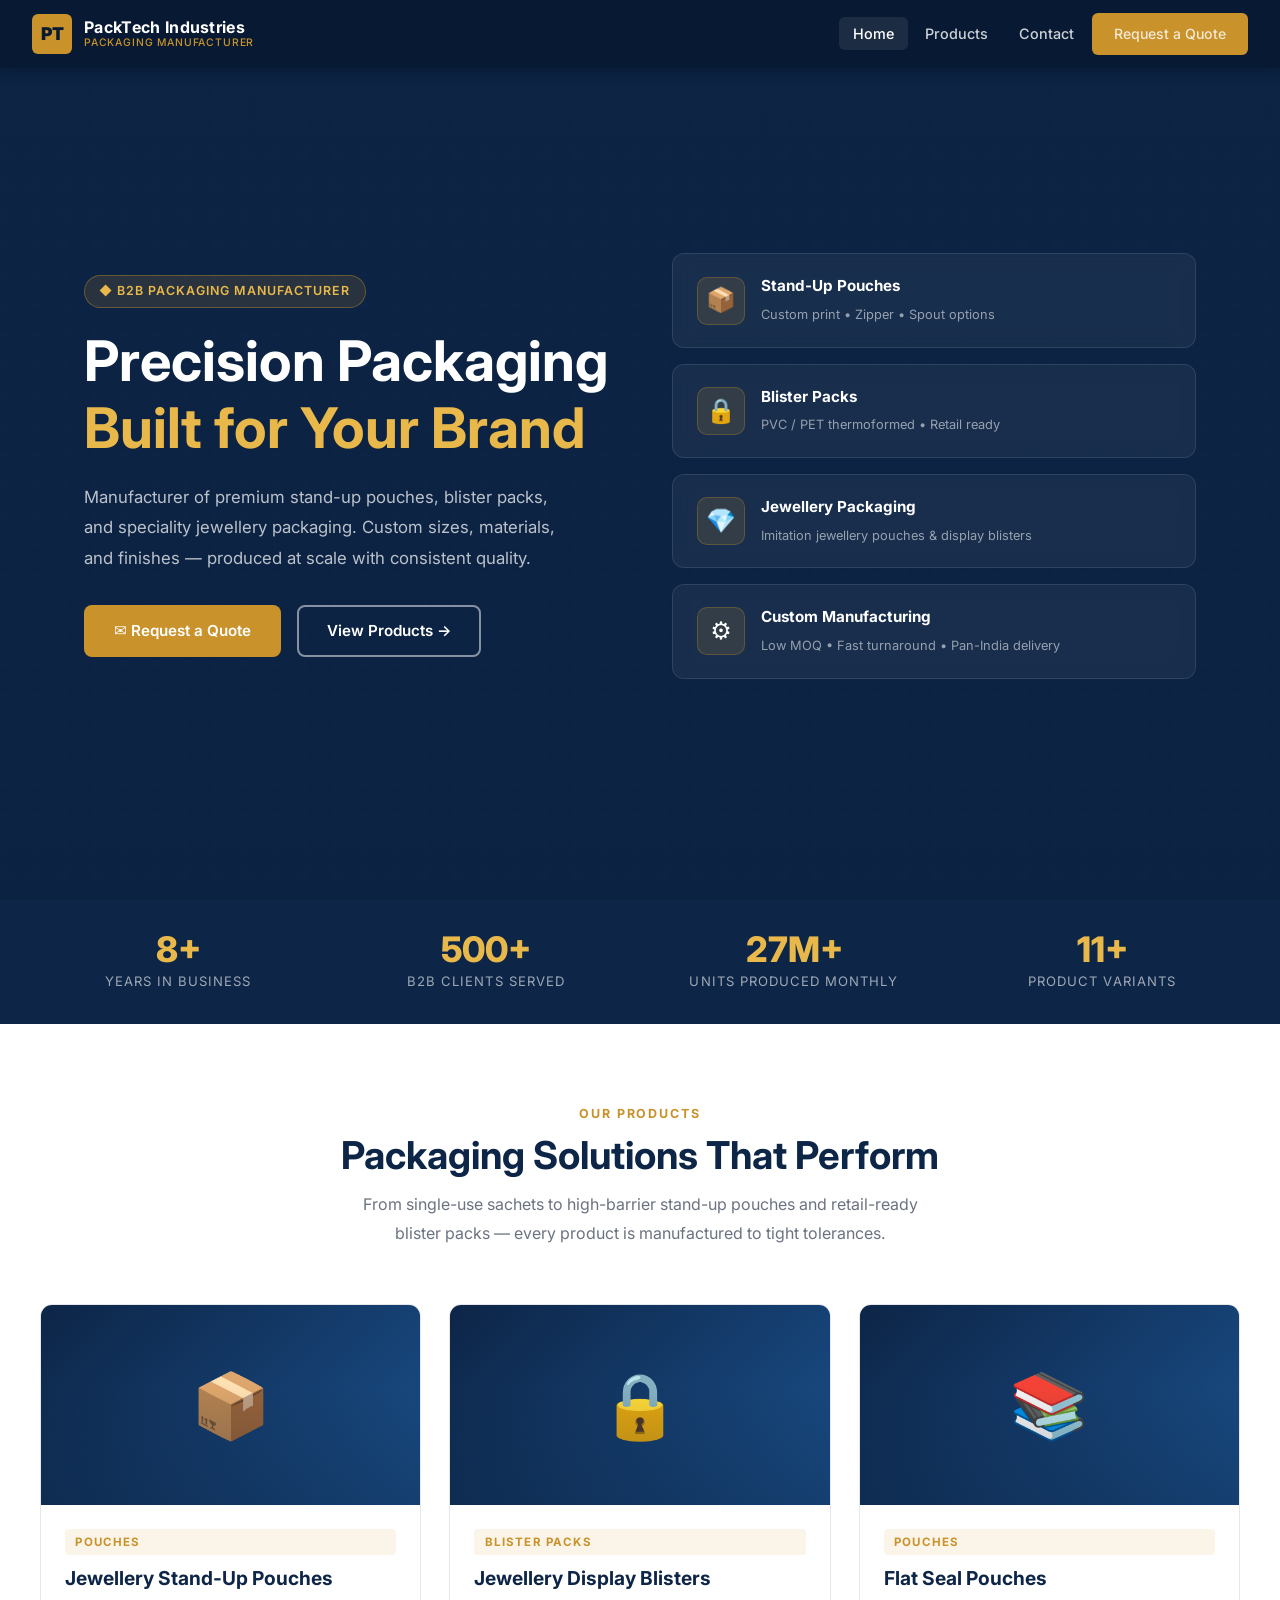
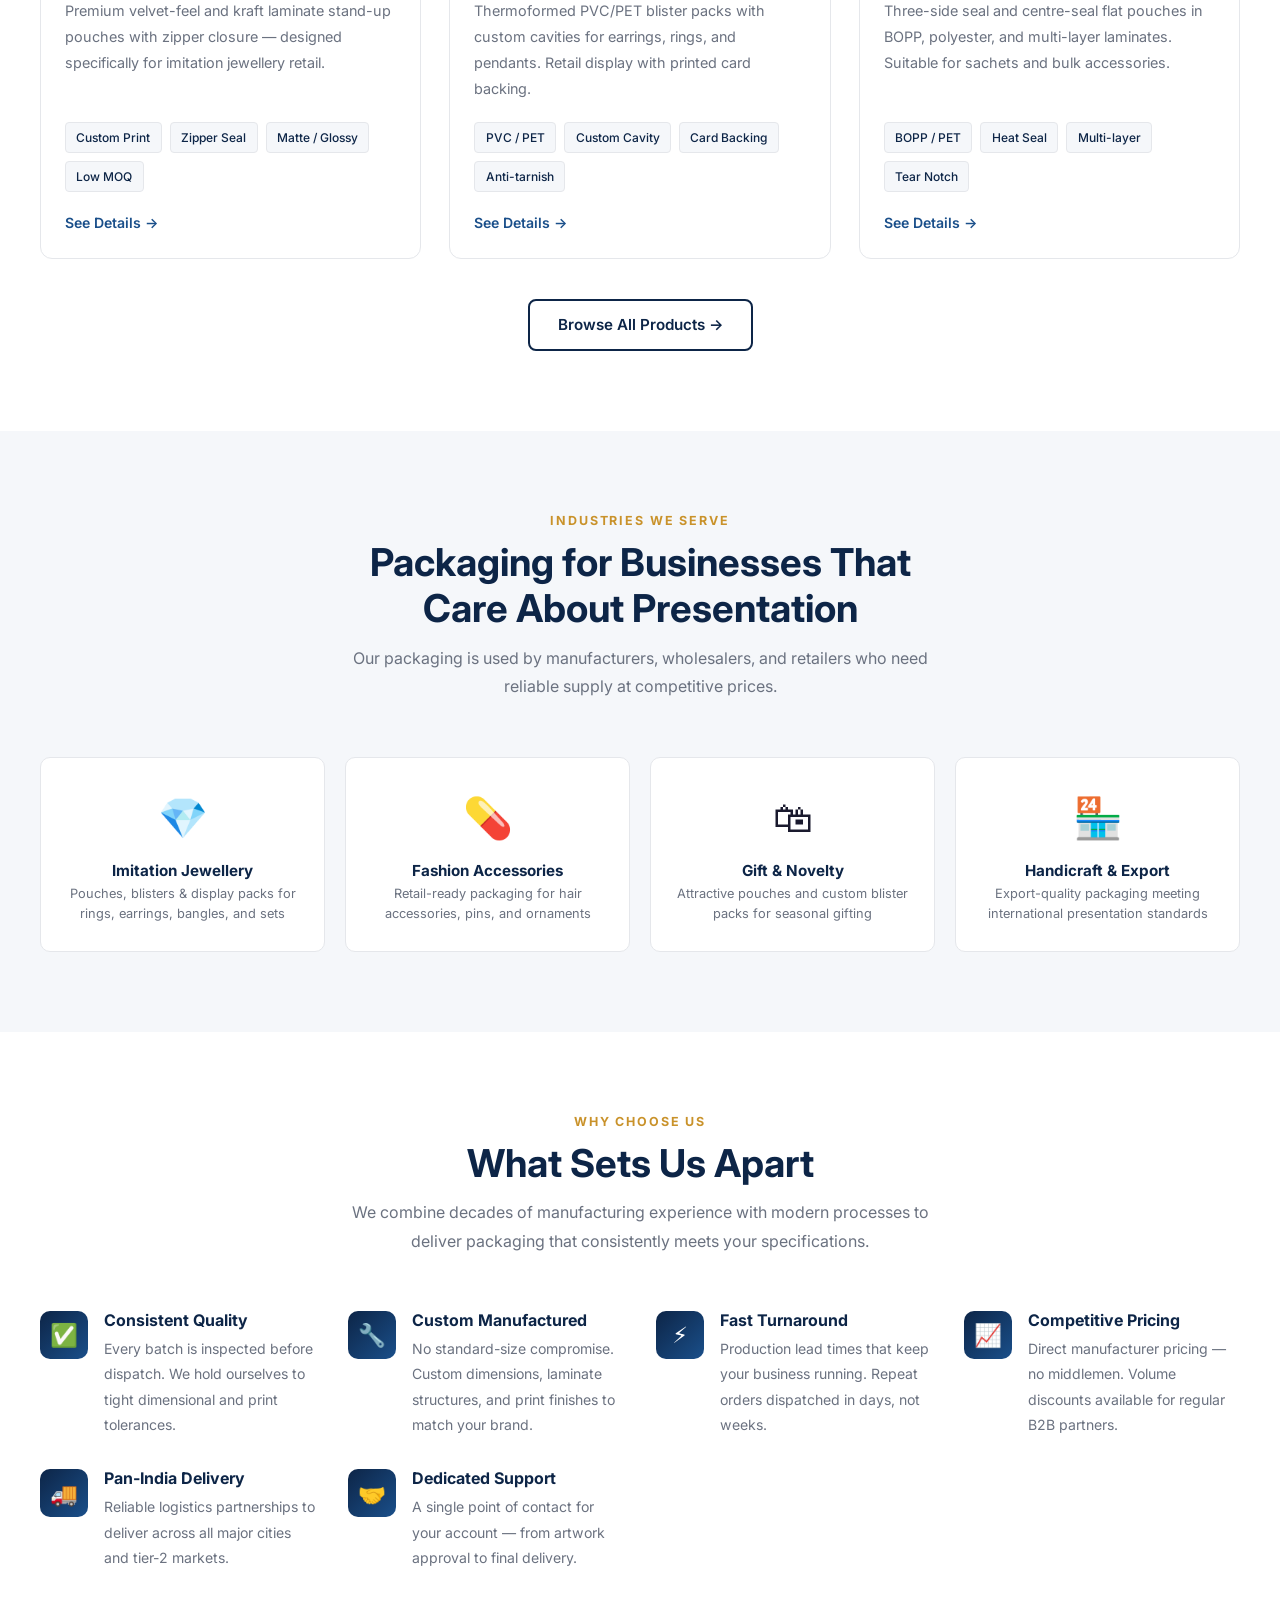
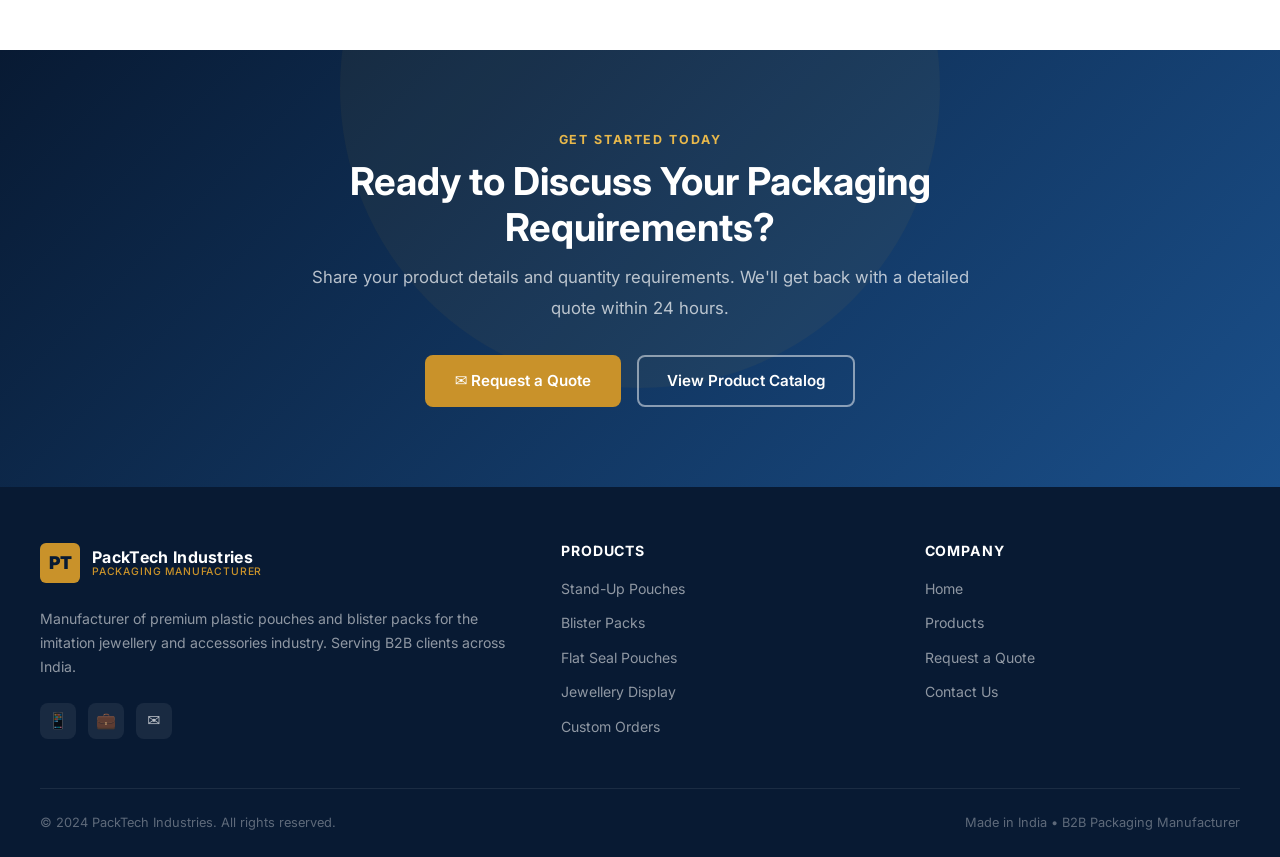
==== index.html @ 333f51e6 "Initial website — PackTech Industries (superplastics.biz)" ====
<!DOCTYPE html>
<html lang="en">
<head>
  <meta charset="UTF-8" />
  <meta name="viewport" content="width=device-width, initial-scale=1.0" />
  <title>PackTech Industries — Precision Packaging Manufacturer</title>
  <meta name="description" content="Leading B2B manufacturer of stand-up pouches, blister packs, and imitation jewellery packaging. Trusted by brands across India." />
  <link rel="preconnect" href="https://fonts.googleapis.com" />
  <link rel="preconnect" href="https://fonts.gstatic.com" crossorigin />
  <link href="https://fonts.googleapis.com/css2?family=Inter:wght@400;500;600;700;800&display=swap" rel="stylesheet" />
  <link rel="stylesheet" href="assets/css/style.css" />
</head>
<body>

  <!-- ======= NAVBAR ======= -->
  <nav class="navbar">
    <a href="index.html" class="navbar-brand">
      <div class="navbar-logo-icon">PT</div>
      <div class="navbar-brand-text">
        <span class="navbar-brand-name">PackTech Industries</span>
        <span class="navbar-brand-tagline">Packaging Manufacturer</span>
      </div>
    </a>
    <ul class="nav-links">
      <li><a href="index.html">Home</a></li>
      <li><a href="products.html">Products</a></li>
      <li><a href="contact.html">Contact</a></li>
      <li><a href="contact.html" class="btn btn-primary">Request a Quote</a></li>
    </ul>
    <div class="hamburger" aria-label="Menu">
      <span></span><span></span><span></span>
    </div>
  </nav>

  <!-- ======= HERO ======= -->
  <section class="hero">
    <div class="hero-bg-pattern"></div>
    <div class="hero-content">
      <div class="hero-text">
        <div class="hero-badge">&#9670; B2B Packaging Manufacturer</div>
        <h1 class="hero-title">
          Precision Packaging<br />
          <span>Built for Your Brand</span>
        </h1>
        <p class="hero-desc">
          Manufacturer of premium stand-up pouches, blister packs, and speciality
          jewellery packaging. Custom sizes, materials, and finishes — produced
          at scale with consistent quality.
        </p>
        <div class="hero-actions">
          <a href="contact.html" class="btn btn-primary">&#9993; Request a Quote</a>
          <a href="products.html" class="btn btn-outline">View Products &rarr;</a>
        </div>
      </div>
      <div class="hero-visual">
        <div class="hero-card">
          <div class="hero-card-icon">&#128230;</div>
          <div class="hero-card-text">
            <strong>Stand-Up Pouches</strong>
            <span>Custom print &bull; Zipper &bull; Spout options</span>
          </div>
        </div>
        <div class="hero-card">
          <div class="hero-card-icon">&#128274;</div>
          <div class="hero-card-text">
            <strong>Blister Packs</strong>
            <span>PVC / PET thermoformed &bull; Retail ready</span>
          </div>
        </div>
        <div class="hero-card">
          <div class="hero-card-icon">&#128142;</div>
          <div class="hero-card-text">
            <strong>Jewellery Packaging</strong>
            <span>Imitation jewellery pouches &amp; display blisters</span>
          </div>
        </div>
        <div class="hero-card">
          <div class="hero-card-icon">&#9881;</div>
          <div class="hero-card-text">
            <strong>Custom Manufacturing</strong>
            <span>Low MOQ &bull; Fast turnaround &bull; Pan-India delivery</span>
          </div>
        </div>
      </div>
    </div>
  </section>

  <!-- ======= STATS ======= -->
  <div class="stats-bar">
    <div class="stats-bar-inner">
      <div class="stat-item">
        <div class="stat-number" data-target="15" data-suffix="+">15+</div>
        <div class="stat-label">Years in Business</div>
      </div>
      <div class="stat-item">
        <div class="stat-number" data-target="500" data-suffix="+">500+</div>
        <div class="stat-label">B2B Clients Served</div>
      </div>
      <div class="stat-item">
        <div class="stat-number" data-target="50" data-suffix="M+">50M+</div>
        <div class="stat-label">Units Produced Monthly</div>
      </div>
      <div class="stat-item">
        <div class="stat-number" data-target="20" data-suffix="+">20+</div>
        <div class="stat-label">Product Variants</div>
      </div>
    </div>
  </div>

  <!-- ======= PRODUCTS PREVIEW ======= -->
  <section class="section">
    <div class="section-inner">
      <div class="section-header">
        <span class="section-label">Our Products</span>
        <h2>Packaging Solutions That Perform</h2>
        <p>From single-use sachets to high-barrier stand-up pouches and retail-ready blister packs — every product is manufactured to tight tolerances.</p>
      </div>
      <div class="products-grid">
        <!-- Card 1 -->
        <div class="product-card">
          <div class="product-card-img">&#128230;</div>
          <div class="product-card-body">
            <span class="product-card-tag">Pouches</span>
            <h3>Jewellery Stand-Up Pouches</h3>
            <p>Premium velvet-feel and kraft laminate stand-up pouches with zipper closure — designed specifically for imitation jewellery retail.</p>
            <div class="product-specs">
              <span class="spec-tag">Custom Print</span>
              <span class="spec-tag">Zipper Seal</span>
              <span class="spec-tag">Matte / Glossy</span>
              <span class="spec-tag">Low MOQ</span>
            </div>
            <a href="products.html" class="product-card-link">See Details &rarr;</a>
          </div>
        </div>
        <!-- Card 2 -->
        <div class="product-card">
          <div class="product-card-img">&#128274;</div>
          <div class="product-card-body">
            <span class="product-card-tag">Blister Packs</span>
            <h3>Jewellery Display Blisters</h3>
            <p>Thermoformed PVC/PET blister packs with custom cavities for earrings, rings, and pendants. Retail display with printed card backing.</p>
            <div class="product-specs">
              <span class="spec-tag">PVC / PET</span>
              <span class="spec-tag">Custom Cavity</span>
              <span class="spec-tag">Card Backing</span>
              <span class="spec-tag">Anti-tarnish</span>
            </div>
            <a href="products.html" class="product-card-link">See Details &rarr;</a>
          </div>
        </div>
        <!-- Card 3 -->
        <div class="product-card">
          <div class="product-card-img">&#128218;</div>
          <div class="product-card-body">
            <span class="product-card-tag">Pouches</span>
            <h3>Flat Seal Pouches</h3>
            <p>Three-side seal and centre-seal flat pouches in BOPP, polyester, and multi-layer laminates. Suitable for sachets and bulk accessories.</p>
            <div class="product-specs">
              <span class="spec-tag">BOPP / PET</span>
              <span class="spec-tag">Heat Seal</span>
              <span class="spec-tag">Multi-layer</span>
              <span class="spec-tag">Tear Notch</span>
            </div>
            <a href="products.html" class="product-card-link">See Details &rarr;</a>
          </div>
        </div>
      </div>
      <div style="text-align:center; margin-top:2.5rem;">
        <a href="products.html" class="btn btn-outline-dark">Browse All Products &rarr;</a>
      </div>
    </div>
  </section>

  <!-- ======= INDUSTRIES ======= -->
  <section class="section industries">
    <div class="section-inner">
      <div class="section-header">
        <span class="section-label">Industries We Serve</span>
        <h2>Packaging for Businesses That Care About Presentation</h2>
        <p>Our packaging is used by manufacturers, wholesalers, and retailers who need reliable supply at competitive prices.</p>
      </div>
      <div class="industries-grid">
        <div class="industry-card">
          <div class="industry-icon">&#128142;</div>
          <h4>Imitation Jewellery</h4>
          <p>Pouches, blisters &amp; display packs for rings, earrings, bangles, and sets</p>
        </div>
        <div class="industry-card">
          <div class="industry-icon">&#128138;</div>
          <h4>Fashion Accessories</h4>
          <p>Retail-ready packaging for hair accessories, pins, and ornaments</p>
        </div>
        <div class="industry-card">
          <div class="industry-icon">&#128717;</div>
          <h4>Gift &amp; Novelty</h4>
          <p>Attractive pouches and custom blister packs for seasonal gifting</p>
        </div>
        <div class="industry-card">
          <div class="industry-icon">&#127978;</div>
          <h4>Handicraft &amp; Export</h4>
          <p>Export-quality packaging meeting international presentation standards</p>
        </div>
      </div>
    </div>
  </section>

  <!-- ======= WHY CHOOSE US ======= -->
  <section class="section why-us">
    <div class="section-inner">
      <div class="section-header">
        <span class="section-label">Why Choose Us</span>
        <h2>What Sets Us Apart</h2>
        <p>We combine decades of manufacturing experience with modern processes to deliver packaging that consistently meets your specifications.</p>
      </div>
      <div class="why-us-grid">
        <div class="why-card">
          <div class="why-card-icon">&#9989;</div>
          <div class="why-card-text">
            <h4>Consistent Quality</h4>
            <p>Every batch is inspected before dispatch. We hold ourselves to tight dimensional and print tolerances.</p>
          </div>
        </div>
        <div class="why-card">
          <div class="why-card-icon">&#128295;</div>
          <div class="why-card-text">
            <h4>Custom Manufactured</h4>
            <p>No standard-size compromise. Custom dimensions, laminate structures, and print finishes to match your brand.</p>
          </div>
        </div>
        <div class="why-card">
          <div class="why-card-icon">&#9889;</div>
          <div class="why-card-text">
            <h4>Fast Turnaround</h4>
            <p>Production lead times that keep your business running. Repeat orders dispatched in days, not weeks.</p>
          </div>
        </div>
        <div class="why-card">
          <div class="why-card-icon">&#128200;</div>
          <div class="why-card-text">
            <h4>Competitive Pricing</h4>
            <p>Direct manufacturer pricing — no middlemen. Volume discounts available for regular B2B partners.</p>
          </div>
        </div>
        <div class="why-card">
          <div class="why-card-icon">&#128666;</div>
          <div class="why-card-text">
            <h4>Pan-India Delivery</h4>
            <p>Reliable logistics partnerships to deliver across all major cities and tier-2 markets.</p>
          </div>
        </div>
        <div class="why-card">
          <div class="why-card-icon">&#129309;</div>
          <div class="why-card-text">
            <h4>Dedicated Support</h4>
            <p>A single point of contact for your account — from artwork approval to final delivery.</p>
          </div>
        </div>
      </div>
    </div>
  </section>

  <!-- ======= CTA BANNER ======= -->
  <section class="cta-banner">
    <div class="cta-banner-inner">
      <span class="section-label" style="text-align:center; display:block; color:var(--gold-light);">Get Started Today</span>
      <h2>Ready to Discuss Your Packaging Requirements?</h2>
      <p>Share your product details and quantity requirements. We'll get back with a detailed quote within 24 hours.</p>
      <div class="cta-banner-actions">
        <a href="contact.html" class="btn btn-primary">&#9993; Request a Quote</a>
        <a href="products.html" class="btn btn-outline">View Product Catalog</a>
      </div>
    </div>
  </section>

  <!-- ======= FOOTER ======= -->
  <footer class="footer">
    <div class="footer-inner">
      <div class="footer-grid">
        <div class="footer-brand">
          <a href="index.html" class="navbar-brand" style="display:inline-flex; margin-bottom:0.5rem;">
            <div class="navbar-logo-icon">PT</div>
            <div class="navbar-brand-text">
              <span class="navbar-brand-name">PackTech Industries</span>
              <span class="navbar-brand-tagline">Packaging Manufacturer</span>
            </div>
          </a>
          <p>Manufacturer of premium plastic pouches and blister packs for the imitation jewellery and accessories industry. Serving B2B clients across India.</p>
          <div class="footer-social">
            <a href="#" title="WhatsApp">&#128241;</a>
            <a href="#" title="LinkedIn">&#128188;</a>
            <a href="#" title="Email">&#9993;</a>
          </div>
        </div>
        <div class="footer-col">
          <h4>Products</h4>
          <ul>
            <li><a href="products.html">Stand-Up Pouches</a></li>
            <li><a href="products.html">Blister Packs</a></li>
            <li><a href="products.html">Flat Seal Pouches</a></li>
            <li><a href="products.html">Jewellery Display</a></li>
            <li><a href="products.html">Custom Orders</a></li>
          </ul>
        </div>
        <div class="footer-col">
          <h4>Company</h4>
          <ul>
            <li><a href="index.html">Home</a></li>
            <li><a href="products.html">Products</a></li>
            <li><a href="contact.html">Request a Quote</a></li>
            <li><a href="contact.html">Contact Us</a></li>
          </ul>
        </div>
      </div>
      <div class="footer-bottom">
        <span>&copy; 2024 PackTech Industries. All rights reserved.</span>
        <span>Made in India &bull; B2B Packaging Manufacturer</span>
      </div>
    </div>
  </footer>

  <script src="assets/js/main.js"></script>
</body>
</html>
---- assets/css/style.css ----
/* =============================================
   GLOBAL RESET & VARIABLES
   ============================================= */
:root {
  --navy:      #0d2547;
  --navy-dark: #081a33;
  --blue:      #1a4f8a;
  --gold:      #c9922a;
  --gold-light:#e8b84b;
  --white:     #ffffff;
  --off-white: #f5f7fa;
  --gray:      #6b7280;
  --gray-light:#e5e7eb;
  --text:      #1a1a2e;
  --shadow:    0 4px 24px rgba(13,37,71,0.12);
  --radius:    8px;
  --transition:0.25s ease;
}

*, *::before, *::after { box-sizing: border-box; margin: 0; padding: 0; }
html { scroll-behavior: smooth; }
body {
  font-family: 'Inter', 'Segoe UI', system-ui, sans-serif;
  color: var(--text);
  background: var(--white);
  line-height: 1.6;
}
img { max-width: 100%; display: block; }
a { text-decoration: none; color: inherit; }

/* =============================================
   TYPOGRAPHY
   ============================================= */
h1,h2,h3,h4 { line-height: 1.2; font-weight: 700; }
h1 { font-size: clamp(2rem, 5vw, 3.5rem); }
h2 { font-size: clamp(1.6rem, 3.5vw, 2.4rem); }
h3 { font-size: 1.2rem; }
p  { color: var(--gray); line-height: 1.8; }

.section-label {
  font-size: 0.78rem;
  font-weight: 700;
  letter-spacing: 0.15em;
  text-transform: uppercase;
  color: var(--gold);
  display: block;
  margin-bottom: 0.5rem;
}

/* =============================================
   BUTTONS
   ============================================= */
.btn {
  display: inline-flex;
  align-items: center;
  gap: 0.5rem;
  padding: 0.75rem 1.75rem;
  border-radius: var(--radius);
  font-weight: 600;
  font-size: 0.95rem;
  cursor: pointer;
  border: 2px solid transparent;
  transition: all var(--transition);
}
.btn-primary {
  background: var(--gold);
  color: var(--white);
}
.btn-primary:hover {
  background: var(--gold-light);
  transform: translateY(-2px);
  box-shadow: 0 8px 20px rgba(201,146,42,0.35);
}
.btn-outline {
  background: transparent;
  color: var(--white);
  border-color: rgba(255,255,255,0.5);
}
.btn-outline:hover {
  background: rgba(255,255,255,0.1);
  border-color: var(--white);
}
.btn-outline-dark {
  background: transparent;
  color: var(--navy);
  border-color: var(--navy);
}
.btn-outline-dark:hover {
  background: var(--navy);
  color: var(--white);
}

/* =============================================
   NAVBAR
   ============================================= */
.navbar {
  position: fixed;
  top: 0; left: 0; right: 0;
  z-index: 1000;
  background: var(--navy-dark);
  padding: 0 2rem;
  height: 68px;
  display: flex;
  align-items: center;
  justify-content: space-between;
  box-shadow: 0 2px 12px rgba(0,0,0,0.3);
  transition: background var(--transition);
}
.navbar.scrolled {
  background: rgba(8,26,51,0.98);
  backdrop-filter: blur(10px);
}

.navbar-brand {
  display: flex;
  align-items: center;
  gap: 0.75rem;
}
.navbar-logo-icon {
  width: 40px;
  height: 40px;
  background: var(--gold);
  border-radius: 6px;
  display: flex;
  align-items: center;
  justify-content: center;
  font-weight: 900;
  font-size: 1.1rem;
  color: var(--navy-dark);
  letter-spacing: -1px;
}
.navbar-brand-text {
  display: flex;
  flex-direction: column;
  line-height: 1.1;
}
.navbar-brand-name {
  font-size: 1rem;
  font-weight: 700;
  color: var(--white);
  letter-spacing: 0.02em;
}
.navbar-brand-tagline {
  font-size: 0.65rem;
  color: var(--gold);
  letter-spacing: 0.08em;
  text-transform: uppercase;
  font-weight: 500;
}

.nav-links {
  display: flex;
  align-items: center;
  gap: 0.25rem;
  list-style: none;
}
.nav-links a {
  color: rgba(255,255,255,0.8);
  font-size: 0.9rem;
  font-weight: 500;
  padding: 0.5rem 0.85rem;
  border-radius: 6px;
  transition: all var(--transition);
}
.nav-links a:hover,
.nav-links a.active {
  color: var(--white);
  background: rgba(255,255,255,0.08);
}
.nav-links .btn {
  padding: 0.5rem 1.25rem;
  font-size: 0.88rem;
}

.hamburger {
  display: none;
  flex-direction: column;
  gap: 5px;
  cursor: pointer;
  padding: 6px;
}
.hamburger span {
  display: block;
  width: 24px;
  height: 2px;
  background: var(--white);
  transition: all var(--transition);
}

/* =============================================
   HERO
   ============================================= */
.hero {
  min-height: 100vh;
  background: var(--navy-dark);
  position: relative;
  display: flex;
  align-items: center;
  overflow: hidden;
}
.hero-bg-pattern {
  position: absolute;
  inset: 0;
  background-image:
    linear-gradient(rgba(13,37,71,0.85) 0%, rgba(13,37,71,0.75) 100%),
    url("data:image/svg+xml,%3Csvg width='60' height='60' viewBox='0 0 60 60' xmlns='http://www.w3.org/2000/svg'%3E%3Cg fill='none' fill-rule='evenodd'%3E%3Cg fill='%231a4f8a' fill-opacity='0.12'%3E%3Cpath d='M36 34v-4h-2v4h-4v2h4v4h2v-4h4v-2h-4zm0-30V0h-2v4h-4v2h4v4h2V6h4V4h-4zM6 34v-4H4v4H0v2h4v4h2v-4h4v-2H6zM6 4V0H4v4H0v2h4v4h2V6h4V4H6z'/%3E%3C/g%3E%3C/g%3E%3C/svg%3E");
}
.hero-content {
  position: relative;
  z-index: 2;
  max-width: 1200px;
  margin: 0 auto;
  padding: 6rem 2rem 4rem;
  display: grid;
  grid-template-columns: 1fr 1fr;
  gap: 4rem;
  align-items: center;
}
.hero-text { color: var(--white); }
.hero-badge {
  display: inline-flex;
  align-items: center;
  gap: 0.4rem;
  background: rgba(201,146,42,0.15);
  border: 1px solid rgba(201,146,42,0.4);
  color: var(--gold-light);
  padding: 0.35rem 0.9rem;
  border-radius: 20px;
  font-size: 0.78rem;
  font-weight: 600;
  letter-spacing: 0.08em;
  text-transform: uppercase;
  margin-bottom: 1.25rem;
}
.hero-title { color: var(--white); margin-bottom: 1.25rem; }
.hero-title span { color: var(--gold-light); }
.hero-desc {
  color: rgba(255,255,255,0.72);
  font-size: 1.05rem;
  margin-bottom: 2rem;
  max-width: 480px;
}
.hero-actions { display: flex; gap: 1rem; flex-wrap: wrap; }

.hero-visual {
  display: flex;
  flex-direction: column;
  gap: 1rem;
}
.hero-card {
  background: rgba(255,255,255,0.05);
  border: 1px solid rgba(255,255,255,0.1);
  border-radius: 12px;
  padding: 1.25rem 1.5rem;
  display: flex;
  align-items: center;
  gap: 1rem;
  color: var(--white);
  backdrop-filter: blur(8px);
  transition: all var(--transition);
}
.hero-card:hover {
  background: rgba(255,255,255,0.08);
  transform: translateX(6px);
}
.hero-card-icon {
  width: 48px;
  height: 48px;
  background: rgba(201,146,42,0.15);
  border: 1px solid rgba(201,146,42,0.3);
  border-radius: 10px;
  display: flex;
  align-items: center;
  justify-content: center;
  font-size: 1.5rem;
  flex-shrink: 0;
}
.hero-card-text strong {
  display: block;
  font-size: 0.95rem;
  margin-bottom: 0.15rem;
}
.hero-card-text span {
  font-size: 0.8rem;
  color: rgba(255,255,255,0.55);
}

/* =============================================
   STATS BAR
   ============================================= */
.stats-bar {
  background: var(--navy);
  padding: 2rem;
}
.stats-bar-inner {
  max-width: 1200px;
  margin: 0 auto;
  display: grid;
  grid-template-columns: repeat(4, 1fr);
  gap: 2rem;
  text-align: center;
}
.stat-item { color: var(--white); }
.stat-number {
  font-size: 2.2rem;
  font-weight: 800;
  color: var(--gold-light);
  line-height: 1;
}
.stat-label {
  font-size: 0.82rem;
  color: rgba(255,255,255,0.6);
  margin-top: 0.25rem;
  text-transform: uppercase;
  letter-spacing: 0.08em;
}

/* =============================================
   SECTION COMMONS
   ============================================= */
.section {
  padding: 5rem 2rem;
}
.section-inner {
  max-width: 1200px;
  margin: 0 auto;
}
.section-header {
  text-align: center;
  max-width: 600px;
  margin: 0 auto 3.5rem;
}
.section-header h2 { color: var(--navy); margin-bottom: 0.75rem; }
.section-header p  { font-size: 1rem; }

/* =============================================
   PRODUCTS GRID
   ============================================= */
.products-grid {
  display: grid;
  grid-template-columns: repeat(auto-fit, minmax(280px, 1fr));
  gap: 1.75rem;
}
.product-card {
  background: var(--white);
  border: 1px solid var(--gray-light);
  border-radius: 12px;
  overflow: hidden;
  transition: all var(--transition);
  display: flex;
  flex-direction: column;
}
.product-card:hover {
  transform: translateY(-6px);
  box-shadow: var(--shadow);
  border-color: var(--gold);
}
.product-card-img {
  height: 200px;
  background: linear-gradient(135deg, var(--navy) 0%, var(--blue) 100%);
  display: flex;
  align-items: center;
  justify-content: center;
  font-size: 4rem;
  position: relative;
  overflow: hidden;
}
.product-card-img::after {
  content: '';
  position: absolute;
  inset: 0;
  background: linear-gradient(to bottom, transparent 40%, rgba(8,26,51,0.3));
}
.product-card-body {
  padding: 1.5rem;
  flex: 1;
  display: flex;
  flex-direction: column;
}
.product-card-tag {
  display: inline-block;
  background: rgba(201,146,42,0.1);
  color: var(--gold);
  font-size: 0.72rem;
  font-weight: 700;
  letter-spacing: 0.1em;
  text-transform: uppercase;
  padding: 0.25rem 0.65rem;
  border-radius: 4px;
  margin-bottom: 0.75rem;
}
.product-card-body h3 {
  color: var(--navy);
  margin-bottom: 0.5rem;
}
.product-card-body p {
  font-size: 0.9rem;
  flex: 1;
  margin-bottom: 1.25rem;
}
.product-specs {
  display: flex;
  flex-wrap: wrap;
  gap: 0.5rem;
  margin-bottom: 1.25rem;
}
.spec-tag {
  background: var(--off-white);
  color: var(--navy);
  font-size: 0.75rem;
  font-weight: 500;
  padding: 0.3rem 0.65rem;
  border-radius: 4px;
  border: 1px solid var(--gray-light);
}
.product-card-link {
  color: var(--blue);
  font-size: 0.88rem;
  font-weight: 600;
  display: flex;
  align-items: center;
  gap: 0.35rem;
  transition: gap var(--transition);
}
.product-card-link:hover { gap: 0.6rem; color: var(--navy); }

/* =============================================
   INDUSTRIES SECTION
   ============================================= */
.industries { background: var(--off-white); }
.industries-grid {
  display: grid;
  grid-template-columns: repeat(auto-fit, minmax(200px, 1fr));
  gap: 1.25rem;
}
.industry-card {
  background: var(--white);
  border-radius: 10px;
  padding: 1.75rem 1.25rem;
  text-align: center;
  border: 1px solid var(--gray-light);
  transition: all var(--transition);
}
.industry-card:hover {
  border-color: var(--gold);
  box-shadow: var(--shadow);
  transform: translateY(-3px);
}
.industry-icon {
  font-size: 2.5rem;
  margin-bottom: 0.75rem;
}
.industry-card h4 {
  font-size: 0.95rem;
  color: var(--navy);
  margin-bottom: 0.25rem;
}
.industry-card p {
  font-size: 0.8rem;
  line-height: 1.5;
}

/* =============================================
   WHY CHOOSE US
   ============================================= */
.why-us { background: var(--white); }
.why-us-grid {
  display: grid;
  grid-template-columns: repeat(auto-fit, minmax(240px, 1fr));
  gap: 2rem;
}
.why-card {
  display: flex;
  gap: 1rem;
}
.why-card-icon {
  width: 48px;
  height: 48px;
  background: linear-gradient(135deg, var(--navy), var(--blue));
  border-radius: 10px;
  display: flex;
  align-items: center;
  justify-content: center;
  font-size: 1.4rem;
  flex-shrink: 0;
  color: var(--white);
}
.why-card-text h4 {
  color: var(--navy);
  margin-bottom: 0.35rem;
  font-size: 1rem;
}
.why-card-text p { font-size: 0.88rem; }

/* =============================================
   CTA BANNER
   ============================================= */
.cta-banner {
  background: linear-gradient(135deg, var(--navy-dark) 0%, var(--blue) 100%);
  padding: 5rem 2rem;
  text-align: center;
  position: relative;
  overflow: hidden;
}
.cta-banner::before {
  content: '';
  position: absolute;
  top: -60%;
  left: 50%;
  transform: translateX(-50%);
  width: 600px;
  height: 600px;
  border-radius: 50%;
  background: rgba(201,146,42,0.06);
}
.cta-banner-inner {
  position: relative;
  z-index: 1;
  max-width: 700px;
  margin: 0 auto;
}
.cta-banner h2 { color: var(--white); margin-bottom: 0.75rem; }
.cta-banner p  { color: rgba(255,255,255,0.7); margin-bottom: 2rem; font-size: 1.05rem; }
.cta-banner-actions {
  display: flex;
  gap: 1rem;
  justify-content: center;
  flex-wrap: wrap;
}

/* =============================================
   CONTACT FORM
   ============================================= */
.contact-section { background: var(--off-white); }
.contact-grid {
  display: grid;
  grid-template-columns: 1fr 1.4fr;
  gap: 4rem;
  align-items: start;
}
.contact-info h2 { color: var(--navy); margin-bottom: 1rem; }
.contact-info p  { margin-bottom: 2rem; }
.contact-detail {
  display: flex;
  gap: 1rem;
  margin-bottom: 1.25rem;
  align-items: flex-start;
}
.contact-detail-icon {
  width: 42px;
  height: 42px;
  background: var(--navy);
  border-radius: 8px;
  display: flex;
  align-items: center;
  justify-content: center;
  font-size: 1.1rem;
  flex-shrink: 0;
}
.contact-detail-text strong {
  display: block;
  font-size: 0.85rem;
  color: var(--navy);
  margin-bottom: 0.15rem;
}
.contact-detail-text span {
  font-size: 0.88rem;
  color: var(--gray);
}

.quote-form {
  background: var(--white);
  border-radius: 16px;
  padding: 2.5rem;
  box-shadow: var(--shadow);
  border: 1px solid var(--gray-light);
}
.quote-form h3 {
  color: var(--navy);
  margin-bottom: 0.35rem;
  font-size: 1.3rem;
}
.quote-form .form-subtitle {
  color: var(--gray);
  font-size: 0.88rem;
  margin-bottom: 1.75rem;
}
.form-row {
  display: grid;
  grid-template-columns: 1fr 1fr;
  gap: 1rem;
}
.form-group {
  margin-bottom: 1.1rem;
}
.form-group label {
  display: block;
  font-size: 0.82rem;
  font-weight: 600;
  color: var(--navy);
  margin-bottom: 0.35rem;
  letter-spacing: 0.03em;
}
.form-group input,
.form-group select,
.form-group textarea {
  width: 100%;
  padding: 0.7rem 0.9rem;
  border: 1.5px solid var(--gray-light);
  border-radius: var(--radius);
  font-size: 0.9rem;
  font-family: inherit;
  color: var(--text);
  background: var(--white);
  transition: border-color var(--transition);
  outline: none;
}
.form-group input:focus,
.form-group select:focus,
.form-group textarea:focus {
  border-color: var(--blue);
  box-shadow: 0 0 0 3px rgba(26,79,138,0.08);
}
.form-group textarea { resize: vertical; min-height: 110px; }

.form-success {
  display: none;
  text-align: center;
  padding: 2rem;
}
.form-success .success-icon {
  font-size: 3rem;
  margin-bottom: 1rem;
}
.form-success h4 { color: var(--navy); margin-bottom: 0.5rem; }
.form-success p { font-size: 0.9rem; }

/* =============================================
   FOOTER
   ============================================= */
.footer {
  background: var(--navy-dark);
  color: rgba(255,255,255,0.7);
  padding: 3.5rem 2rem 1.5rem;
}
.footer-inner {
  max-width: 1200px;
  margin: 0 auto;
}
.footer-grid {
  display: grid;
  grid-template-columns: 1.5fr 1fr 1fr;
  gap: 3rem;
  padding-bottom: 2.5rem;
  border-bottom: 1px solid rgba(255,255,255,0.08);
  margin-bottom: 1.5rem;
}
.footer-brand p {
  font-size: 0.88rem;
  margin: 1rem 0 1.5rem;
  color: rgba(255,255,255,0.55);
  line-height: 1.7;
}
.footer-social {
  display: flex;
  gap: 0.75rem;
}
.footer-social a {
  width: 36px;
  height: 36px;
  background: rgba(255,255,255,0.07);
  border-radius: 8px;
  display: flex;
  align-items: center;
  justify-content: center;
  font-size: 1rem;
  color: rgba(255,255,255,0.7);
  transition: all var(--transition);
}
.footer-social a:hover {
  background: var(--gold);
  color: var(--white);
}
.footer-col h4 {
  font-size: 0.88rem;
  font-weight: 700;
  color: var(--white);
  letter-spacing: 0.06em;
  text-transform: uppercase;
  margin-bottom: 1rem;
}
.footer-col ul { list-style: none; }
.footer-col ul li { margin-bottom: 0.55rem; }
.footer-col ul li a {
  font-size: 0.88rem;
  color: rgba(255,255,255,0.55);
  transition: color var(--transition);
}
.footer-col ul li a:hover { color: var(--gold-light); }
.footer-bottom {
  display: flex;
  align-items: center;
  justify-content: space-between;
  font-size: 0.8rem;
  color: rgba(255,255,255,0.35);
  flex-wrap: wrap;
  gap: 0.5rem;
}
.footer-bottom a {
  color: rgba(255,255,255,0.35);
  transition: color var(--transition);
}
.footer-bottom a:hover { color: var(--gold-light); }

/* =============================================
   PAGE HERO (inner pages)
   ============================================= */
.page-hero {
  background: linear-gradient(135deg, var(--navy-dark) 0%, var(--navy) 60%, var(--blue) 100%);
  padding: 8rem 2rem 4rem;
  text-align: center;
  color: var(--white);
}
.page-hero span { color: var(--gold-light); }
.page-hero h1 { margin-bottom: 0.75rem; }
.page-hero p { color: rgba(255,255,255,0.7); max-width: 520px; margin: 0 auto; font-size: 1.05rem; }

/* Breadcrumb */
.breadcrumb {
  display: flex;
  align-items: center;
  gap: 0.5rem;
  font-size: 0.82rem;
  justify-content: center;
  margin-bottom: 1.5rem;
  color: rgba(255,255,255,0.45);
}
.breadcrumb a { color: rgba(255,255,255,0.6); }
.breadcrumb a:hover { color: var(--gold-light); }

/* Filter tabs */
.filter-tabs {
  display: flex;
  gap: 0.5rem;
  flex-wrap: wrap;
  margin-bottom: 2.5rem;
}
.filter-btn {
  padding: 0.5rem 1.2rem;
  border-radius: 20px;
  border: 1.5px solid var(--gray-light);
  background: var(--white);
  color: var(--gray);
  font-size: 0.85rem;
  font-weight: 500;
  cursor: pointer;
  transition: all var(--transition);
}
.filter-btn:hover,
.filter-btn.active {
  background: var(--navy);
  color: var(--white);
  border-color: var(--navy);
}

/* =============================================
   RESPONSIVE
   ============================================= */
@media (max-width: 900px) {
  .hero-content {
    grid-template-columns: 1fr;
    text-align: center;
    gap: 2.5rem;
  }
  .hero-desc { max-width: 100%; }
  .hero-actions { justify-content: center; }
  .hero-visual { max-width: 420px; margin: 0 auto; }
  .stats-bar-inner { grid-template-columns: repeat(2, 1fr); }
  .contact-grid { grid-template-columns: 1fr; gap: 2.5rem; }
  .footer-grid { grid-template-columns: 1fr 1fr; }
}

@media (max-width: 600px) {
  .navbar { padding: 0 1.25rem; }
  .nav-links { display: none; }
  .nav-links.open {
    display: flex;
    flex-direction: column;
    position: absolute;
    top: 68px;
    left: 0; right: 0;
    background: var(--navy-dark);
    padding: 1rem 1.5rem 1.5rem;
    gap: 0.25rem;
    border-top: 1px solid rgba(255,255,255,0.08);
  }
  .nav-links.open a { padding: 0.65rem 0.75rem; }
  .hamburger { display: flex; }
  .form-row { grid-template-columns: 1fr; }
  .stats-bar-inner { grid-template-columns: repeat(2, 1fr); }
  .footer-grid { grid-template-columns: 1fr; gap: 2rem; }
  .footer-bottom { flex-direction: column; text-align: center; }
  .section { padding: 3.5rem 1.25rem; }
}
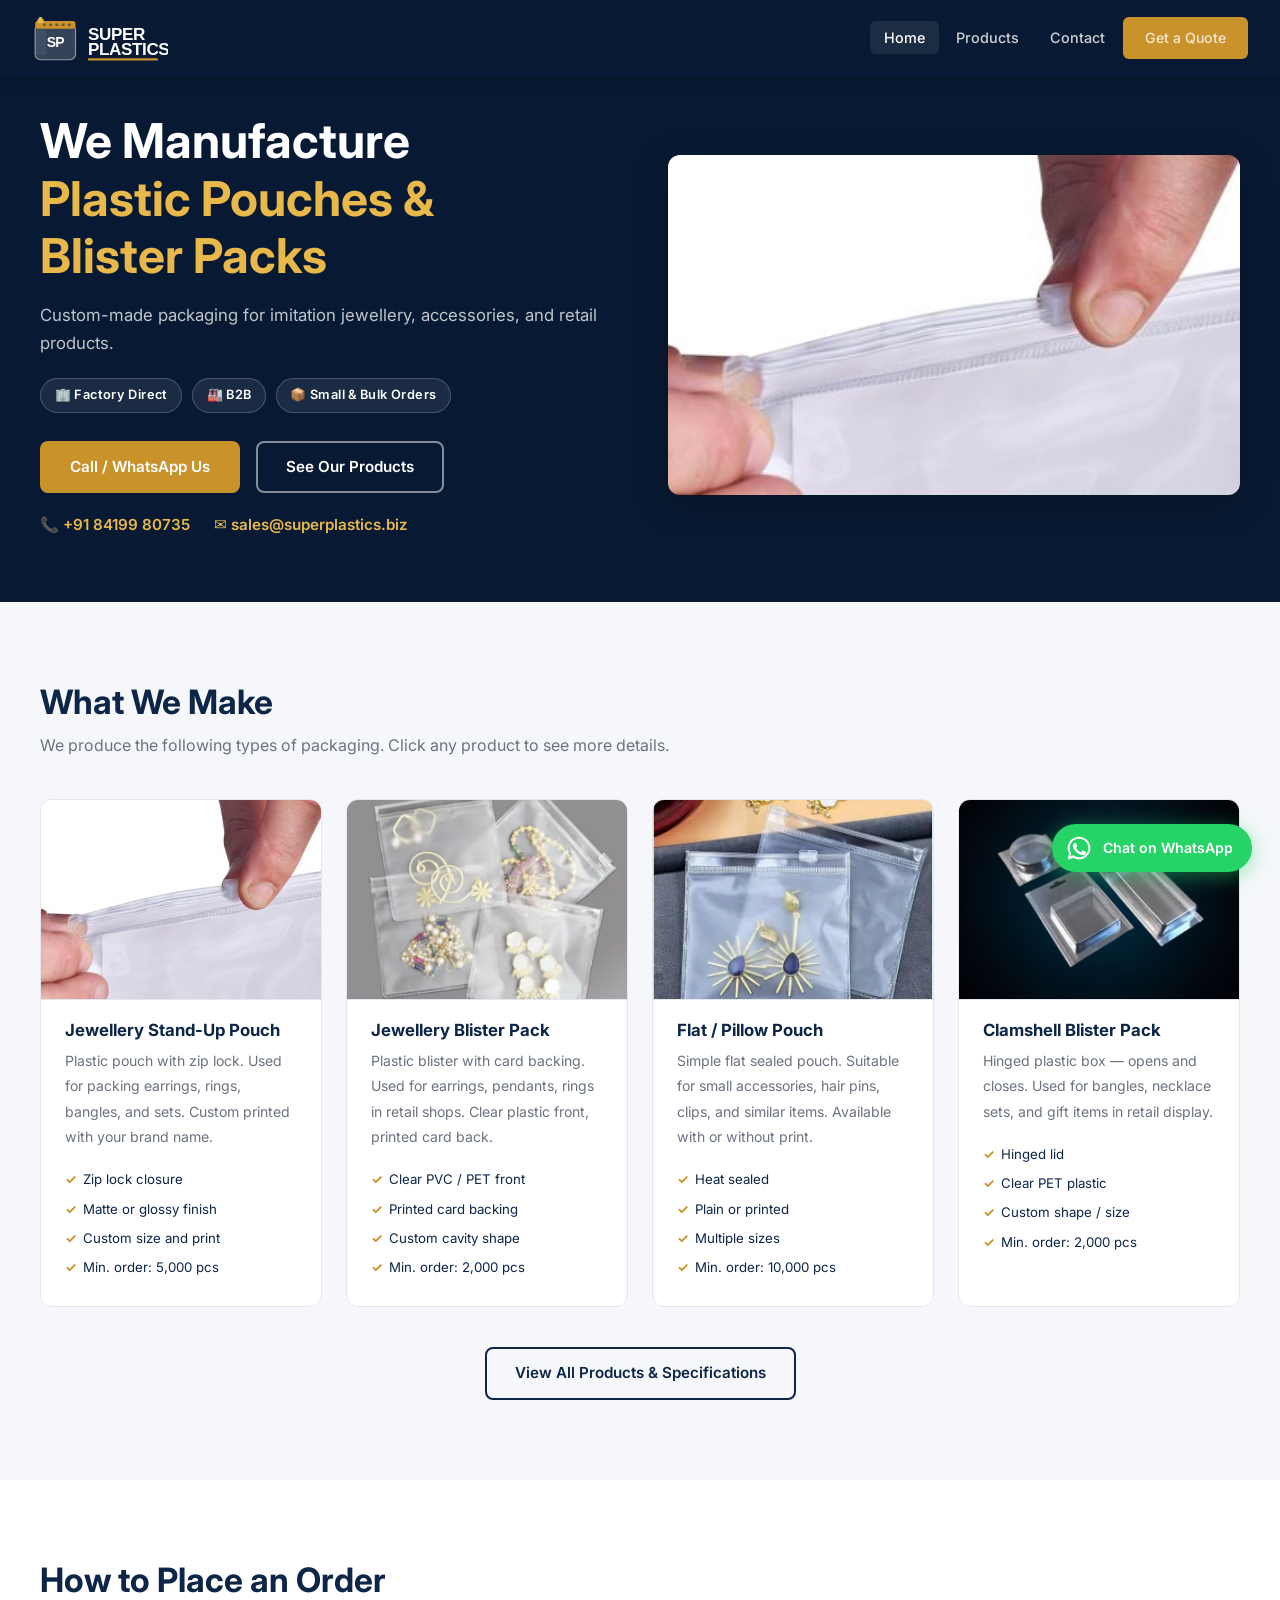
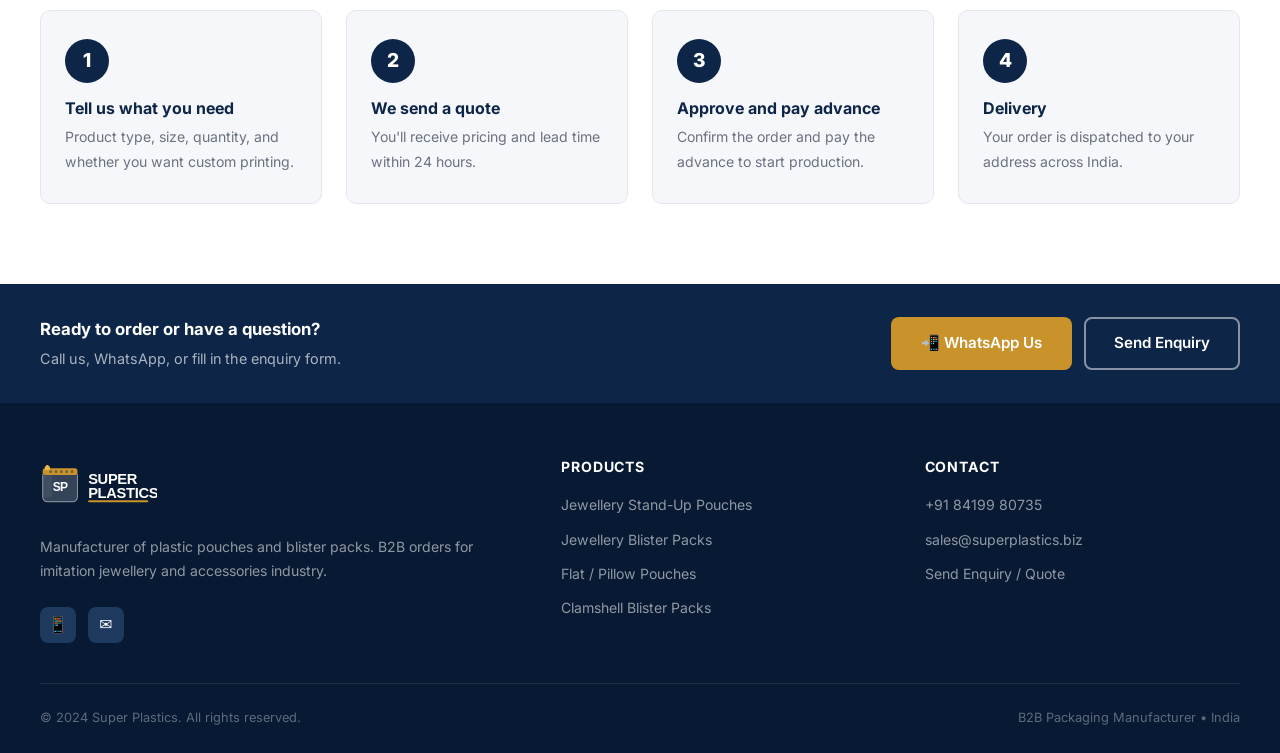
==== commit 569598dd: "Add product photos, logo, WhatsApp, Formspree contact form, real contact details" ====
--- a/index.html
+++ b/index.html
@@ -3,8 +3,8 @@
 <head>
   <meta charset="UTF-8" />
   <meta name="viewport" content="width=device-width, initial-scale=1.0" />
-  <title>PackTech Industries — Precision Packaging Manufacturer</title>
-  <meta name="description" content="Leading B2B manufacturer of stand-up pouches, blister packs, and imitation jewellery packaging. Trusted by brands across India." />
+  <title>Super Plastics — Plastic Pouch &amp; Blister Pack Manufacturer</title>
+  <meta name="description" content="Manufacturer of plastic pouches and blister packs for imitation jewellery. B2B orders. Based in India." />
   <link rel="preconnect" href="https://fonts.googleapis.com" />
   <link rel="preconnect" href="https://fonts.gstatic.com" crossorigin />
   <link href="https://fonts.googleapis.com/css2?family=Inter:wght@400;500;600;700;800&display=swap" rel="stylesheet" />
@@ -15,308 +15,210 @@
   <!-- ======= NAVBAR ======= -->
   <nav class="navbar">
     <a href="index.html" class="navbar-brand">
-      <div class="navbar-logo-icon">PT</div>
-      <div class="navbar-brand-text">
-        <span class="navbar-brand-name">PackTech Industries</span>
-        <span class="navbar-brand-tagline">Packaging Manufacturer</span>
-      </div>
+      <img src="static/logo-light.svg" alt="Super Plastics" class="navbar-logo-svg" />
     </a>
     <ul class="nav-links">
       <li><a href="index.html">Home</a></li>
       <li><a href="products.html">Products</a></li>
       <li><a href="contact.html">Contact</a></li>
-      <li><a href="contact.html" class="btn btn-primary">Request a Quote</a></li>
+      <li><a href="contact.html" class="btn btn-primary">Get a Quote</a></li>
     </ul>
     <div class="hamburger" aria-label="Menu">
       <span></span><span></span><span></span>
     </div>
   </nav>
 
-  <!-- ======= HERO ======= -->
-  <section class="hero">
-    <div class="hero-bg-pattern"></div>
-    <div class="hero-content">
-      <div class="hero-text">
-        <div class="hero-badge">&#9670; B2B Packaging Manufacturer</div>
-        <h1 class="hero-title">
-          Precision Packaging<br />
-          <span>Built for Your Brand</span>
-        </h1>
-        <p class="hero-desc">
-          Manufacturer of premium stand-up pouches, blister packs, and speciality
-          jewellery packaging. Custom sizes, materials, and finishes — produced
-          at scale with consistent quality.
+  <!-- ======= HERO — simple and direct ======= -->
+  <section class="simple-hero">
+    <div class="simple-hero-inner">
+      <div class="simple-hero-text">
+        <h1>We Manufacture<br/><span>Plastic Pouches &amp;<br/>Blister Packs</span></h1>
+        <p class="simple-hero-desc">
+          Custom-made packaging for imitation jewellery, accessories, and retail products.
         </p>
+        <div class="hero-badges">
+          <span class="hero-tag">&#127970; Factory Direct</span>
+          <span class="hero-tag">&#127981; B2B</span>
+          <span class="hero-tag">&#128230; Small &amp; Bulk Orders</span>
+        </div>
         <div class="hero-actions">
-          <a href="contact.html" class="btn btn-primary">&#9993; Request a Quote</a>
-          <a href="products.html" class="btn btn-outline">View Products &rarr;</a>
-        </div>
-      </div>
-      <div class="hero-visual">
-        <div class="hero-card">
-          <div class="hero-card-icon">&#128230;</div>
-          <div class="hero-card-text">
-            <strong>Stand-Up Pouches</strong>
-            <span>Custom print &bull; Zipper &bull; Spout options</span>
-          </div>
-        </div>
-        <div class="hero-card">
-          <div class="hero-card-icon">&#128274;</div>
-          <div class="hero-card-text">
-            <strong>Blister Packs</strong>
-            <span>PVC / PET thermoformed &bull; Retail ready</span>
-          </div>
-        </div>
-        <div class="hero-card">
-          <div class="hero-card-icon">&#128142;</div>
-          <div class="hero-card-text">
-            <strong>Jewellery Packaging</strong>
-            <span>Imitation jewellery pouches &amp; display blisters</span>
-          </div>
-        </div>
-        <div class="hero-card">
-          <div class="hero-card-icon">&#9881;</div>
-          <div class="hero-card-text">
-            <strong>Custom Manufacturing</strong>
-            <span>Low MOQ &bull; Fast turnaround &bull; Pan-India delivery</span>
-          </div>
-        </div>
+          <a href="https://wa.me/918419980735?text=Hello%2C%20I%20am%20interested%20in%20your%20packaging%20products.%20Please%20share%20details." class="btn btn-primary" target="_blank" rel="noopener">Call / WhatsApp Us</a>
+          <a href="products.html" class="btn btn-outline">See Our Products</a>
+        </div>
+        <div class="contact-quick">
+          <a href="tel:+918419980735">&#128222; +91 84199 80735</a>
+          <a href="mailto:sales@superplastics.biz">&#9993; sales@superplastics.biz</a>
+        </div>
+      </div>
+      <div class="simple-hero-img">
+        <img src="static/pouch-jewellery-set.png" alt="Jewellery pouches manufactured by Super Plastics" class="hero-product-img" />
       </div>
     </div>
   </section>
 
-  <!-- ======= STATS ======= -->
-  <div class="stats-bar">
-    <div class="stats-bar-inner">
-      <div class="stat-item">
-        <div class="stat-number" data-target="15" data-suffix="+">15+</div>
-        <div class="stat-label">Years in Business</div>
-      </div>
-      <div class="stat-item">
-        <div class="stat-number" data-target="500" data-suffix="+">500+</div>
-        <div class="stat-label">B2B Clients Served</div>
-      </div>
-      <div class="stat-item">
-        <div class="stat-number" data-target="50" data-suffix="M+">50M+</div>
-        <div class="stat-label">Units Produced Monthly</div>
-      </div>
-      <div class="stat-item">
-        <div class="stat-number" data-target="20" data-suffix="+">20+</div>
-        <div class="stat-label">Product Variants</div>
-      </div>
-    </div>
-  </div>
-
-  <!-- ======= PRODUCTS PREVIEW ======= -->
+  <!-- ======= WHAT WE MAKE ======= -->
+  <section class="section" style="background:var(--off-white);">
+    <div class="section-inner">
+      <h2 class="section-title-plain">What We Make</h2>
+      <p class="section-subtitle-plain">We produce the following types of packaging. Click any product to see more details.</p>
+
+      <div class="product-showcase">
+
+        <a href="products.html#jewellery-pouch" class="showcase-card">
+          <img src="static/pouch-jewellery-set.png" alt="Jewellery Stand-Up Pouch" class="showcase-img" />
+          <div class="showcase-info">
+            <h3>Jewellery Stand-Up Pouch</h3>
+            <p>Plastic pouch with zip lock. Used for packing earrings, rings, bangles, and sets. Custom printed with your brand name.</p>
+            <ul class="feature-list">
+              <li>Zip lock closure</li>
+              <li>Matte or glossy finish</li>
+              <li>Custom size and print</li>
+              <li>Min. order: 5,000 pcs</li>
+            </ul>
+          </div>
+        </a>
+
+        <a href="products.html#jewellery-blister" class="showcase-card">
+          <img src="static/blister-types.png" alt="Jewellery Blister Pack" class="showcase-img" />
+          <div class="showcase-info">
+            <h3>Jewellery Blister Pack</h3>
+            <p>Plastic blister with card backing. Used for earrings, pendants, rings in retail shops. Clear plastic front, printed card back.</p>
+            <ul class="feature-list">
+              <li>Clear PVC / PET front</li>
+              <li>Printed card backing</li>
+              <li>Custom cavity shape</li>
+              <li>Min. order: 2,000 pcs</li>
+            </ul>
+          </div>
+        </a>
+
+        <a href="products.html#flat-pouch" class="showcase-card">
+          <img src="static/pouch-frosted.png" alt="Flat Pillow Pouch" class="showcase-img" />
+          <div class="showcase-info">
+            <h3>Flat / Pillow Pouch</h3>
+            <p>Simple flat sealed pouch. Suitable for small accessories, hair pins, clips, and similar items. Available with or without print.</p>
+            <ul class="feature-list">
+              <li>Heat sealed</li>
+              <li>Plain or printed</li>
+              <li>Multiple sizes</li>
+              <li>Min. order: 10,000 pcs</li>
+            </ul>
+          </div>
+        </a>
+
+        <a href="products.html#clamshell" class="showcase-card">
+          <img src="static/blister-clamshell.png" alt="Clamshell Blister Pack" class="showcase-img" />
+          <div class="showcase-info">
+            <h3>Clamshell Blister Pack</h3>
+            <p>Hinged plastic box — opens and closes. Used for bangles, necklace sets, and gift items in retail display.</p>
+            <ul class="feature-list">
+              <li>Hinged lid</li>
+              <li>Clear PET plastic</li>
+              <li>Custom shape / size</li>
+              <li>Min. order: 2,000 pcs</li>
+            </ul>
+          </div>
+        </a>
+
+      </div>
+
+      <div style="text-align:center; margin-top:2.5rem;">
+        <a href="products.html" class="btn btn-outline-dark">View All Products &amp; Specifications</a>
+      </div>
+    </div>
+  </section>
+
+  <!-- ======= HOW TO ORDER ======= -->
   <section class="section">
     <div class="section-inner">
-      <div class="section-header">
-        <span class="section-label">Our Products</span>
-        <h2>Packaging Solutions That Perform</h2>
-        <p>From single-use sachets to high-barrier stand-up pouches and retail-ready blister packs — every product is manufactured to tight tolerances.</p>
-      </div>
-      <div class="products-grid">
-        <!-- Card 1 -->
-        <div class="product-card">
-          <div class="product-card-img">&#128230;</div>
-          <div class="product-card-body">
-            <span class="product-card-tag">Pouches</span>
-            <h3>Jewellery Stand-Up Pouches</h3>
-            <p>Premium velvet-feel and kraft laminate stand-up pouches with zipper closure — designed specifically for imitation jewellery retail.</p>
-            <div class="product-specs">
-              <span class="spec-tag">Custom Print</span>
-              <span class="spec-tag">Zipper Seal</span>
-              <span class="spec-tag">Matte / Glossy</span>
-              <span class="spec-tag">Low MOQ</span>
-            </div>
-            <a href="products.html" class="product-card-link">See Details &rarr;</a>
-          </div>
-        </div>
-        <!-- Card 2 -->
-        <div class="product-card">
-          <div class="product-card-img">&#128274;</div>
-          <div class="product-card-body">
-            <span class="product-card-tag">Blister Packs</span>
-            <h3>Jewellery Display Blisters</h3>
-            <p>Thermoformed PVC/PET blister packs with custom cavities for earrings, rings, and pendants. Retail display with printed card backing.</p>
-            <div class="product-specs">
-              <span class="spec-tag">PVC / PET</span>
-              <span class="spec-tag">Custom Cavity</span>
-              <span class="spec-tag">Card Backing</span>
-              <span class="spec-tag">Anti-tarnish</span>
-            </div>
-            <a href="products.html" class="product-card-link">See Details &rarr;</a>
-          </div>
-        </div>
-        <!-- Card 3 -->
-        <div class="product-card">
-          <div class="product-card-img">&#128218;</div>
-          <div class="product-card-body">
-            <span class="product-card-tag">Pouches</span>
-            <h3>Flat Seal Pouches</h3>
-            <p>Three-side seal and centre-seal flat pouches in BOPP, polyester, and multi-layer laminates. Suitable for sachets and bulk accessories.</p>
-            <div class="product-specs">
-              <span class="spec-tag">BOPP / PET</span>
-              <span class="spec-tag">Heat Seal</span>
-              <span class="spec-tag">Multi-layer</span>
-              <span class="spec-tag">Tear Notch</span>
-            </div>
-            <a href="products.html" class="product-card-link">See Details &rarr;</a>
-          </div>
-        </div>
-      </div>
-      <div style="text-align:center; margin-top:2.5rem;">
-        <a href="products.html" class="btn btn-outline-dark">Browse All Products &rarr;</a>
+      <h2 class="section-title-plain">How to Place an Order</h2>
+      <div class="steps-grid">
+        <div class="step-card">
+          <div class="step-num">1</div>
+          <h4>Tell us what you need</h4>
+          <p>Product type, size, quantity, and whether you want custom printing.</p>
+        </div>
+        <div class="step-card">
+          <div class="step-num">2</div>
+          <h4>We send a quote</h4>
+          <p>You'll receive pricing and lead time within 24 hours.</p>
+        </div>
+        <div class="step-card">
+          <div class="step-num">3</div>
+          <h4>Approve and pay advance</h4>
+          <p>Confirm the order and pay the advance to start production.</p>
+        </div>
+        <div class="step-card">
+          <div class="step-num">4</div>
+          <h4>Delivery</h4>
+          <p>Your order is dispatched to your address across India.</p>
+        </div>
       </div>
     </div>
   </section>
 
-  <!-- ======= INDUSTRIES ======= -->
-  <section class="section industries">
-    <div class="section-inner">
-      <div class="section-header">
-        <span class="section-label">Industries We Serve</span>
-        <h2>Packaging for Businesses That Care About Presentation</h2>
-        <p>Our packaging is used by manufacturers, wholesalers, and retailers who need reliable supply at competitive prices.</p>
-      </div>
-      <div class="industries-grid">
-        <div class="industry-card">
-          <div class="industry-icon">&#128142;</div>
-          <h4>Imitation Jewellery</h4>
-          <p>Pouches, blisters &amp; display packs for rings, earrings, bangles, and sets</p>
-        </div>
-        <div class="industry-card">
-          <div class="industry-icon">&#128138;</div>
-          <h4>Fashion Accessories</h4>
-          <p>Retail-ready packaging for hair accessories, pins, and ornaments</p>
-        </div>
-        <div class="industry-card">
-          <div class="industry-icon">&#128717;</div>
-          <h4>Gift &amp; Novelty</h4>
-          <p>Attractive pouches and custom blister packs for seasonal gifting</p>
-        </div>
-        <div class="industry-card">
-          <div class="industry-icon">&#127978;</div>
-          <h4>Handicraft &amp; Export</h4>
-          <p>Export-quality packaging meeting international presentation standards</p>
-        </div>
-      </div>
-    </div>
-  </section>
-
-  <!-- ======= WHY CHOOSE US ======= -->
-  <section class="section why-us">
-    <div class="section-inner">
-      <div class="section-header">
-        <span class="section-label">Why Choose Us</span>
-        <h2>What Sets Us Apart</h2>
-        <p>We combine decades of manufacturing experience with modern processes to deliver packaging that consistently meets your specifications.</p>
-      </div>
-      <div class="why-us-grid">
-        <div class="why-card">
-          <div class="why-card-icon">&#9989;</div>
-          <div class="why-card-text">
-            <h4>Consistent Quality</h4>
-            <p>Every batch is inspected before dispatch. We hold ourselves to tight dimensional and print tolerances.</p>
-          </div>
-        </div>
-        <div class="why-card">
-          <div class="why-card-icon">&#128295;</div>
-          <div class="why-card-text">
-            <h4>Custom Manufactured</h4>
-            <p>No standard-size compromise. Custom dimensions, laminate structures, and print finishes to match your brand.</p>
-          </div>
-        </div>
-        <div class="why-card">
-          <div class="why-card-icon">&#9889;</div>
-          <div class="why-card-text">
-            <h4>Fast Turnaround</h4>
-            <p>Production lead times that keep your business running. Repeat orders dispatched in days, not weeks.</p>
-          </div>
-        </div>
-        <div class="why-card">
-          <div class="why-card-icon">&#128200;</div>
-          <div class="why-card-text">
-            <h4>Competitive Pricing</h4>
-            <p>Direct manufacturer pricing — no middlemen. Volume discounts available for regular B2B partners.</p>
-          </div>
-        </div>
-        <div class="why-card">
-          <div class="why-card-icon">&#128666;</div>
-          <div class="why-card-text">
-            <h4>Pan-India Delivery</h4>
-            <p>Reliable logistics partnerships to deliver across all major cities and tier-2 markets.</p>
-          </div>
-        </div>
-        <div class="why-card">
-          <div class="why-card-icon">&#129309;</div>
-          <div class="why-card-text">
-            <h4>Dedicated Support</h4>
-            <p>A single point of contact for your account — from artwork approval to final delivery.</p>
-          </div>
-        </div>
-      </div>
-    </div>
-  </section>
-
-  <!-- ======= CTA BANNER ======= -->
-  <section class="cta-banner">
-    <div class="cta-banner-inner">
-      <span class="section-label" style="text-align:center; display:block; color:var(--gold-light);">Get Started Today</span>
-      <h2>Ready to Discuss Your Packaging Requirements?</h2>
-      <p>Share your product details and quantity requirements. We'll get back with a detailed quote within 24 hours.</p>
-      <div class="cta-banner-actions">
-        <a href="contact.html" class="btn btn-primary">&#9993; Request a Quote</a>
-        <a href="products.html" class="btn btn-outline">View Product Catalog</a>
-      </div>
-    </div>
-  </section>
+  <!-- ======= CONTACT STRIP ======= -->
+  <div class="contact-strip">
+    <div class="contact-strip-inner">
+      <div class="contact-strip-text">
+        <strong>Ready to order or have a question?</strong>
+        <span>Call us, WhatsApp, or fill in the enquiry form.</span>
+      </div>
+      <div class="contact-strip-actions">
+        <a href="https://wa.me/918419980735?text=Hello%2C%20I%20am%20interested%20in%20your%20packaging%20products.%20Please%20share%20details." class="btn btn-primary" target="_blank" rel="noopener">&#128242; WhatsApp Us</a>
+        <a href="contact.html" class="btn btn-outline">Send Enquiry</a>
+      </div>
+    </div>
+  </div>
 
   <!-- ======= FOOTER ======= -->
   <footer class="footer">
     <div class="footer-inner">
       <div class="footer-grid">
         <div class="footer-brand">
-          <a href="index.html" class="navbar-brand" style="display:inline-flex; margin-bottom:0.5rem;">
-            <div class="navbar-logo-icon">PT</div>
-            <div class="navbar-brand-text">
-              <span class="navbar-brand-name">PackTech Industries</span>
-              <span class="navbar-brand-tagline">Packaging Manufacturer</span>
-            </div>
+          <a href="index.html" style="display:inline-flex; margin-bottom:0.75rem;">
+            <img src="static/logo-light.svg" alt="Super Plastics" style="height:48px;" />
           </a>
-          <p>Manufacturer of premium plastic pouches and blister packs for the imitation jewellery and accessories industry. Serving B2B clients across India.</p>
+          <p>Manufacturer of plastic pouches and blister packs. B2B orders for imitation jewellery and accessories industry.</p>
           <div class="footer-social">
             <a href="#" title="WhatsApp">&#128241;</a>
-            <a href="#" title="LinkedIn">&#128188;</a>
-            <a href="#" title="Email">&#9993;</a>
+            <a href="mailto:sales@superplastics.biz" title="Email">&#9993;</a>
           </div>
         </div>
         <div class="footer-col">
           <h4>Products</h4>
           <ul>
-            <li><a href="products.html">Stand-Up Pouches</a></li>
-            <li><a href="products.html">Blister Packs</a></li>
-            <li><a href="products.html">Flat Seal Pouches</a></li>
-            <li><a href="products.html">Jewellery Display</a></li>
-            <li><a href="products.html">Custom Orders</a></li>
+            <li><a href="products.html">Jewellery Stand-Up Pouches</a></li>
+            <li><a href="products.html">Jewellery Blister Packs</a></li>
+            <li><a href="products.html">Flat / Pillow Pouches</a></li>
+            <li><a href="products.html">Clamshell Blister Packs</a></li>
           </ul>
         </div>
         <div class="footer-col">
-          <h4>Company</h4>
+          <h4>Contact</h4>
           <ul>
-            <li><a href="index.html">Home</a></li>
-            <li><a href="products.html">Products</a></li>
-            <li><a href="contact.html">Request a Quote</a></li>
-            <li><a href="contact.html">Contact Us</a></li>
+            <li><a href="tel:+918419980735">+91 84199 80735</a></li>
+            <li><a href="mailto:sales@superplastics.biz">sales@superplastics.biz</a></li>
+            <li><a href="contact.html">Send Enquiry / Quote</a></li>
           </ul>
         </div>
       </div>
       <div class="footer-bottom">
-        <span>&copy; 2024 PackTech Industries. All rights reserved.</span>
-        <span>Made in India &bull; B2B Packaging Manufacturer</span>
+        <span>&copy; 2024 Super Plastics. All rights reserved.</span>
+        <span>B2B Packaging Manufacturer &bull; India</span>
       </div>
     </div>
   </footer>
+
+  <!-- WhatsApp Float -->
+  <a href="https://wa.me/918419980735?text=Hello%2C%20I%20am%20interested%20in%20your%20packaging%20products.%20Please%20share%20details." class="whatsapp-float" target="_blank" rel="noopener">
+    <svg viewBox="0 0 32 32" fill="none" xmlns="http://www.w3.org/2000/svg">
+      <path d="M16 2C8.268 2 2 8.268 2 16c0 2.468.67 4.78 1.836 6.77L2 30l7.436-1.814A13.94 13.94 0 0016 30c7.732 0 14-6.268 14-14S23.732 2 16 2z" fill="#fff"/>
+      <path d="M16 4.5C9.649 4.5 4.5 9.649 4.5 16c0 2.163.584 4.19 1.603 5.927l.24.41-1.018 3.716 3.82-.999.396.234A11.47 11.47 0 0016 27.5c6.351 0 11.5-5.149 11.5-11.5S22.351 4.5 16 4.5z" fill="#25D366"/>
+      <path d="M12.5 10.5c-.3-.65-.617-.663-.9-.675-.233-.01-.5-.01-.767-.01-.267 0-.7.1-1.067.5-.367.4-1.4 1.367-1.4 3.333s1.433 3.867 1.633 4.133c.2.267 2.767 4.433 6.833 6.033 3.383 1.333 4.067.933 4.8.867.733-.067 2.367-.967 2.7-1.9.333-.933.333-1.733.233-1.9-.1-.167-.367-.267-.767-.467s-2.367-1.167-2.733-1.3c-.367-.133-.633-.2-.9.2-.267.4-1.033 1.3-1.267 1.567-.233.267-.467.3-.867.1-.4-.2-1.683-.62-3.2-1.967-1.183-1.05-1.983-2.35-2.217-2.75-.233-.4-.025-.617.175-.817.18-.18.4-.467.6-.7.2-.233.267-.4.4-.667.133-.267.067-.5-.033-.7-.1-.2-.883-2.183-1.25-2.983z" fill="#fff"/>
+    </svg>
+    <span>Chat on WhatsApp</span>
+  </a>
 
   <script src="assets/js/main.js"></script>
 </body>
--- a/assets/css/style.css
+++ b/assets/css/style.css
@@ -99,7 +99,7 @@
   z-index: 1000;
   background: var(--navy-dark);
   padding: 0 2rem;
-  height: 68px;
+  height: 76px;
   display: flex;
   align-items: center;
   justify-content: space-between;
@@ -146,6 +146,11 @@
   letter-spacing: 0.08em;
   text-transform: uppercase;
   font-weight: 500;
+}
+.navbar-logo-svg {
+  height: 56px;
+  width: auto;
+  display: block;
 }
 
 .nav-links {
@@ -668,13 +673,13 @@
 .footer-social a {
   width: 36px;
   height: 36px;
-  background: rgba(255,255,255,0.07);
+  background: #1e3a5f;
   border-radius: 8px;
   display: flex;
   align-items: center;
   justify-content: center;
   font-size: 1rem;
-  color: rgba(255,255,255,0.7);
+  color: #ffffff;
   transition: all var(--transition);
 }
 .footer-social a:hover {
@@ -761,6 +766,378 @@
   background: var(--navy);
   color: var(--white);
   border-color: var(--navy);
+}
+
+/* =============================================
+   SIMPLE HERO (new direct layout)
+   ============================================= */
+.simple-hero {
+  background: var(--navy-dark);
+  padding: 7rem 2rem 4rem;
+}
+.simple-hero-inner {
+  max-width: 1200px;
+  margin: 0 auto;
+  display: grid;
+  grid-template-columns: 1fr 1fr;
+  gap: 3.5rem;
+  align-items: center;
+}
+.simple-hero-text h1 {
+  color: var(--white);
+  margin-bottom: 1rem;
+  font-size: clamp(2rem, 4vw, 3rem);
+}
+.simple-hero-text h1 span { color: var(--gold-light); }
+.simple-hero-desc {
+  color: rgba(255,255,255,0.75);
+  font-size: 1.05rem;
+  margin-bottom: 1.25rem;
+  line-height: 1.7;
+}
+.hero-badges {
+  display: flex;
+  gap: 0.6rem;
+  flex-wrap: wrap;
+  margin-bottom: 1.75rem;
+}
+.hero-tag {
+  background: rgba(255,255,255,0.08);
+  border: 1px solid rgba(255,255,255,0.2);
+  color: #fff;
+  font-size: 0.8rem;
+  font-weight: 600;
+  padding: 0.4rem 0.85rem;
+  border-radius: 20px;
+  letter-spacing: 0.03em;
+}
+.contact-quick {
+  display: flex;
+  gap: 1.5rem;
+  margin-top: 1.25rem;
+  flex-wrap: wrap;
+}
+.contact-quick a {
+  color: var(--gold-light);
+  font-weight: 600;
+  font-size: 0.95rem;
+  transition: color var(--transition);
+}
+.contact-quick a:hover { color: var(--white); }
+.simple-hero-img { width: 100%; }
+
+/* =============================================
+   PHOTO PLACEHOLDERS
+   ============================================= */
+.photo-placeholder {
+  background: rgba(255,255,255,0.08);
+  border: 2px dashed rgba(255,255,255,0.35);
+  border-radius: 10px;
+  display: flex;
+  flex-direction: column;
+  align-items: center;
+  justify-content: center;
+  gap: 0.5rem;
+  color: rgba(255,255,255,0.65);
+  font-size: 0.8rem;
+  text-align: center;
+  padding: 1rem;
+}
+.photo-placeholder.large {
+  height: 280px;
+  font-size: 0.85rem;
+}
+.photo-placeholder.thumb {
+  height: 80px;
+  font-size: 0.72rem;
+}
+/* On white backgrounds */
+.section .photo-placeholder,
+.product-detail-card .photo-placeholder {
+  background: var(--off-white);
+  border-color: var(--gray-light);
+  color: var(--gray);
+}
+.photo-icon { font-size: 2.5rem; }
+.photo-placeholder.large .photo-icon { font-size: 3.5rem; }
+.photo-placeholder.thumb .photo-icon { display: none; }
+
+/* =============================================
+   SECTION TITLE (plain style)
+   ============================================= */
+.section-title-plain {
+  font-size: clamp(1.5rem, 3vw, 2.1rem);
+  color: var(--navy);
+  margin-bottom: 0.6rem;
+}
+.section-subtitle-plain {
+  color: var(--gray);
+  font-size: 1rem;
+  margin-bottom: 2.5rem;
+  line-height: 1.7;
+}
+
+/* =============================================
+   PRODUCT SHOWCASE (home page)
+   ============================================= */
+.product-showcase {
+  display: grid;
+  grid-template-columns: repeat(auto-fit, minmax(260px, 1fr));
+  gap: 1.5rem;
+}
+.showcase-card {
+  background: var(--white);
+  border: 1px solid var(--gray-light);
+  border-radius: 12px;
+  overflow: hidden;
+  display: flex;
+  flex-direction: column;
+  transition: all var(--transition);
+  color: inherit;
+}
+.showcase-card:hover {
+  box-shadow: var(--shadow);
+  border-color: var(--navy);
+  transform: translateY(-4px);
+}
+.showcase-card .photo-placeholder {
+  height: 200px;
+  border-radius: 0;
+  border: none;
+  border-bottom: 1px solid var(--gray-light);
+}
+.showcase-card .photo-placeholder .photo-icon { font-size: 3rem; }
+.showcase-info {
+  padding: 1.25rem 1.5rem 1.5rem;
+}
+.showcase-info h3 {
+  color: var(--navy);
+  font-size: 1.05rem;
+  margin-bottom: 0.5rem;
+}
+.showcase-info p {
+  font-size: 0.88rem;
+  margin-bottom: 1rem;
+}
+.feature-list {
+  list-style: none;
+  padding: 0;
+  margin: 0;
+}
+.feature-list li {
+  font-size: 0.83rem;
+  color: var(--navy);
+  padding: 0.25rem 0;
+  padding-left: 1.1rem;
+  position: relative;
+}
+.feature-list li::before {
+  content: '✓';
+  position: absolute;
+  left: 0;
+  color: var(--gold);
+  font-weight: 700;
+}
+
+/* =============================================
+   STEPS (How to order)
+   ============================================= */
+.steps-grid {
+  display: grid;
+  grid-template-columns: repeat(auto-fit, minmax(220px, 1fr));
+  gap: 1.5rem;
+}
+.step-card {
+  background: var(--off-white);
+  border-radius: 10px;
+  padding: 1.75rem 1.5rem;
+  border: 1px solid var(--gray-light);
+}
+.step-num {
+  width: 44px;
+  height: 44px;
+  background: var(--navy);
+  color: var(--white);
+  font-size: 1.2rem;
+  font-weight: 800;
+  border-radius: 50%;
+  display: flex;
+  align-items: center;
+  justify-content: center;
+  margin-bottom: 1rem;
+}
+.step-card h4 { color: var(--navy); margin-bottom: 0.4rem; font-size: 1rem; }
+.step-card p  { font-size: 0.88rem; }
+
+/* =============================================
+   CONTACT STRIP
+   ============================================= */
+.contact-strip {
+  background: var(--navy);
+  padding: 2rem;
+}
+.contact-strip-inner {
+  max-width: 1200px;
+  margin: 0 auto;
+  display: flex;
+  align-items: center;
+  justify-content: space-between;
+  gap: 2rem;
+  flex-wrap: wrap;
+}
+.contact-strip-text strong {
+  display: block;
+  color: var(--white);
+  font-size: 1.05rem;
+  margin-bottom: 0.2rem;
+}
+.contact-strip-text span {
+  color: rgba(255,255,255,0.65);
+  font-size: 0.9rem;
+}
+.contact-strip-actions { display: flex; gap: 0.75rem; flex-wrap: wrap; }
+
+/* =============================================
+   PRODUCT DETAIL (products page)
+   ============================================= */
+.product-detail-card {
+  display: grid;
+  grid-template-columns: 1fr 1fr;
+  gap: 3rem;
+  margin-bottom: 1rem;
+  align-items: start;
+}
+.product-detail-photos { display: flex; flex-direction: column; gap: 0.75rem; }
+.photo-thumb-row {
+  display: grid;
+  grid-template-columns: repeat(3, 1fr);
+  gap: 0.6rem;
+}
+.product-detail-info { padding-top: 0.5rem; }
+.product-type-tag {
+  display: inline-block;
+  background: var(--navy);
+  color: var(--white);
+  font-size: 0.75rem;
+  font-weight: 700;
+  letter-spacing: 0.08em;
+  text-transform: uppercase;
+  padding: 0.3rem 0.75rem;
+  border-radius: 4px;
+  margin-bottom: 0.75rem;
+}
+.product-detail-info h2 {
+  color: var(--navy);
+  font-size: 1.6rem;
+  margin-bottom: 0.75rem;
+}
+.product-detail-desc {
+  color: var(--gray);
+  font-size: 0.97rem;
+  line-height: 1.8;
+  margin-bottom: 1.5rem;
+}
+.spec-table {
+  width: 100%;
+  border-collapse: collapse;
+  font-size: 0.9rem;
+}
+.spec-table tr { border-bottom: 1px solid var(--gray-light); }
+.spec-table tr:last-child { border-bottom: none; }
+.spec-table th {
+  padding: 0.6rem 0.75rem;
+  text-align: left;
+  font-weight: 600;
+  color: var(--navy);
+  background: var(--off-white);
+  width: 38%;
+  white-space: nowrap;
+}
+.spec-table td {
+  padding: 0.6rem 0.75rem;
+  color: var(--gray);
+}
+.product-divider {
+  border: none;
+  border-top: 2px solid var(--gray-light);
+  margin: 3rem 0;
+}
+
+/* Real product images */
+.hero-product-img {
+  width: 100%;
+  border-radius: 12px;
+  object-fit: cover;
+  max-height: 340px;
+  box-shadow: 0 8px 32px rgba(0,0,0,0.3);
+}
+.showcase-img {
+  width: 100%;
+  height: 200px;
+  object-fit: cover;
+  border-bottom: 1px solid var(--gray-light);
+  display: block;
+}
+.product-main-img {
+  width: 100%;
+  height: 300px;
+  object-fit: cover;
+  border-radius: 10px;
+  border: 1px solid var(--gray-light);
+  background: var(--off-white);
+}
+.product-thumb-img {
+  width: 100%;
+  height: 80px;
+  object-fit: cover;
+  border-radius: 6px;
+  border: 1px solid var(--gray-light);
+  background: var(--off-white);
+  cursor: pointer;
+  transition: opacity var(--transition);
+}
+.product-thumb-img:hover { opacity: 0.8; }
+
+/* =============================================
+   WHATSAPP FLOATING BUTTON
+   ============================================= */
+.whatsapp-float {
+  position: fixed;
+  bottom: 28px;
+  right: 28px;
+  z-index: 9999;
+  display: flex;
+  align-items: center;
+  gap: 0.65rem;
+  background: #25D366;
+  color: #fff;
+  font-weight: 600;
+  font-size: 0.88rem;
+  padding: 0.7rem 1.2rem 0.7rem 0.9rem;
+  border-radius: 50px;
+  box-shadow: 0 4px 20px rgba(37,211,102,0.45);
+  text-decoration: none;
+  transition: all 0.25s ease;
+  animation: wa-bounce 2.5s ease infinite;
+}
+.whatsapp-float:hover {
+  background: #1ebe5d;
+  transform: translateY(-3px) scale(1.03);
+  box-shadow: 0 8px 28px rgba(37,211,102,0.55);
+  animation: none;
+}
+.whatsapp-float svg {
+  width: 26px;
+  height: 26px;
+  flex-shrink: 0;
+}
+@keyframes wa-bounce {
+  0%, 100% { transform: translateY(0); }
+  50%       { transform: translateY(-5px); }
+}
+@media (max-width: 600px) {
+  .whatsapp-float span { display: none; }
+  .whatsapp-float { padding: 0.85rem; border-radius: 50%; }
 }
 
 /* =============================================
@@ -778,6 +1155,12 @@
   .stats-bar-inner { grid-template-columns: repeat(2, 1fr); }
   .contact-grid { grid-template-columns: 1fr; gap: 2.5rem; }
   .footer-grid { grid-template-columns: 1fr 1fr; }
+  .simple-hero-inner { grid-template-columns: 1fr; }
+  .simple-hero { text-align: center; }
+  .contact-quick { justify-content: center; }
+  .product-detail-card { grid-template-columns: 1fr; gap: 1.5rem; }
+  .contact-strip-inner { flex-direction: column; text-align: center; }
+  .contact-strip-actions { justify-content: center; }
 }
 
 @media (max-width: 600px) {
@@ -787,7 +1170,7 @@
     display: flex;
     flex-direction: column;
     position: absolute;
-    top: 68px;
+    top: 76px;
     left: 0; right: 0;
     background: var(--navy-dark);
     padding: 1rem 1.5rem 1.5rem;
@@ -801,4 +1184,6 @@
   .footer-grid { grid-template-columns: 1fr; gap: 2rem; }
   .footer-bottom { flex-direction: column; text-align: center; }
   .section { padding: 3.5rem 1.25rem; }
-}
+  .photo-thumb-row { grid-template-columns: repeat(3, 1fr); }
+  .simple-hero { padding: 6rem 1.25rem 3rem; }
+}
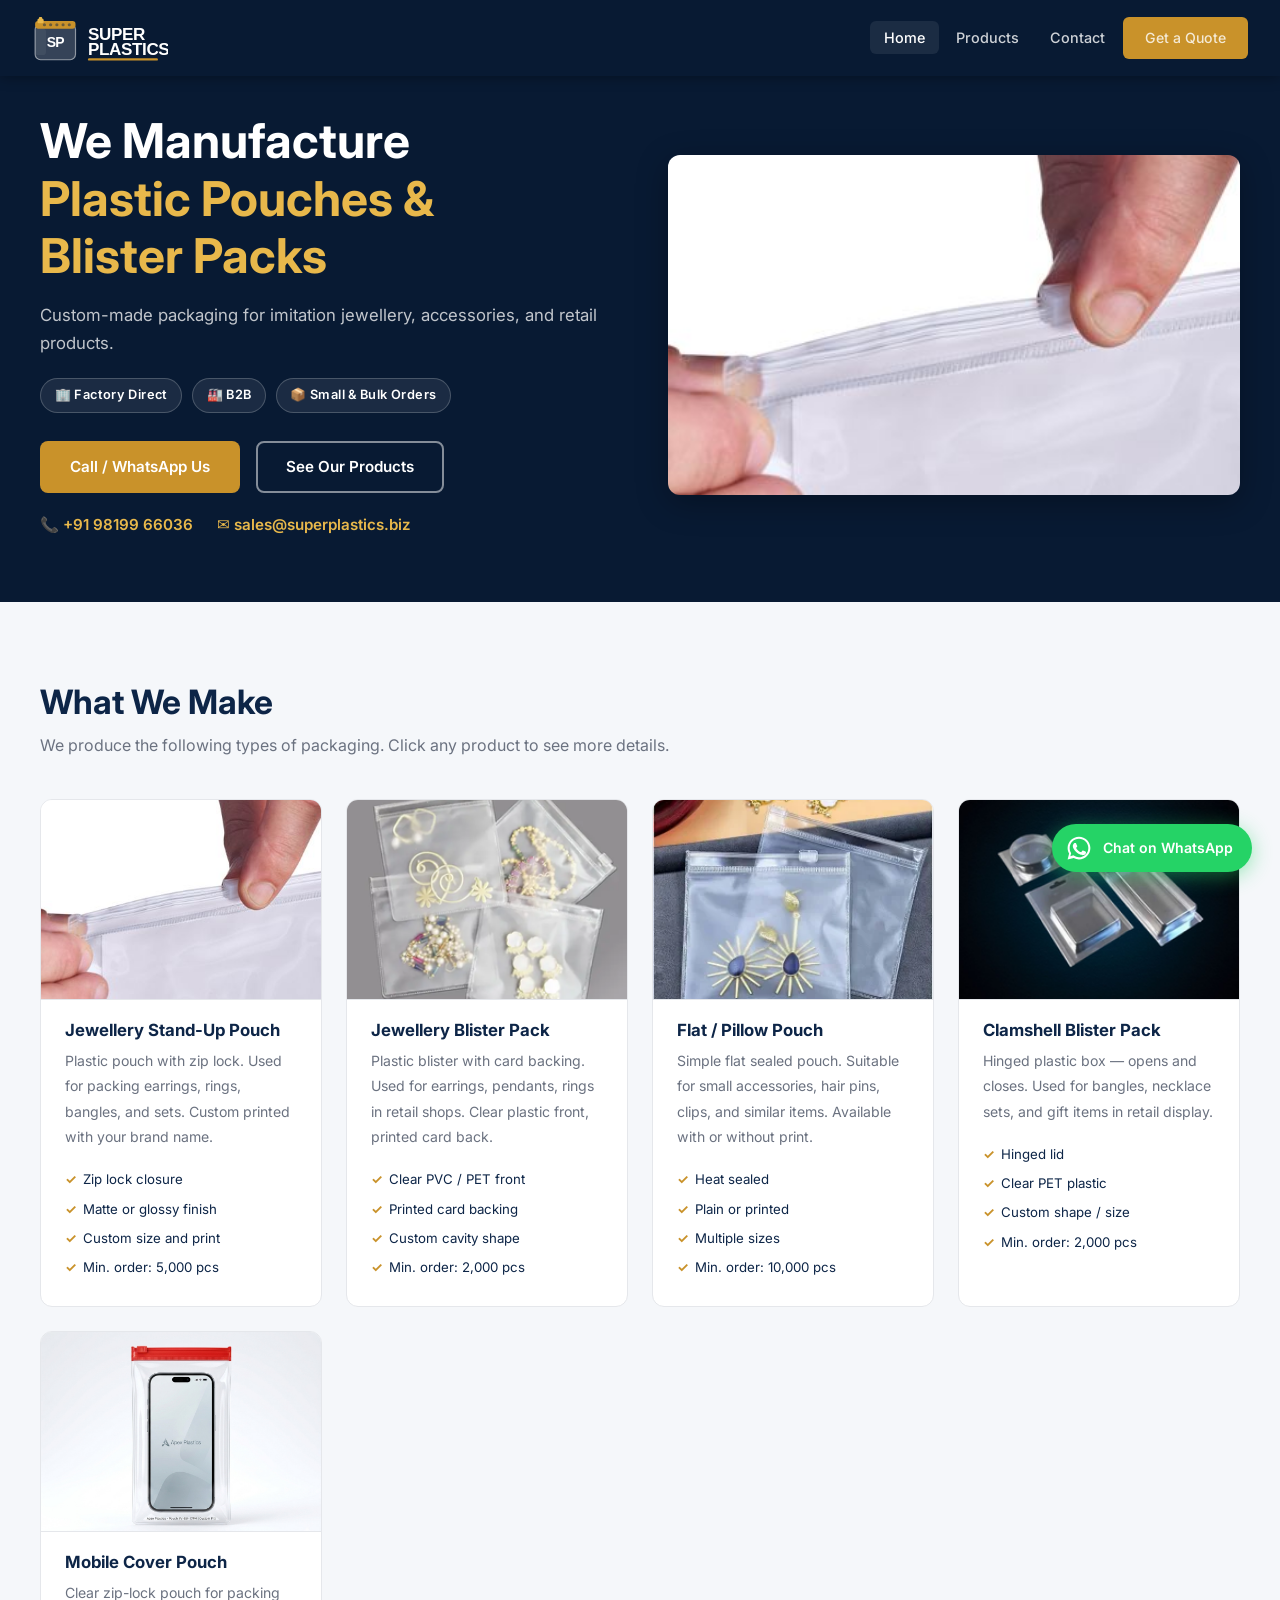
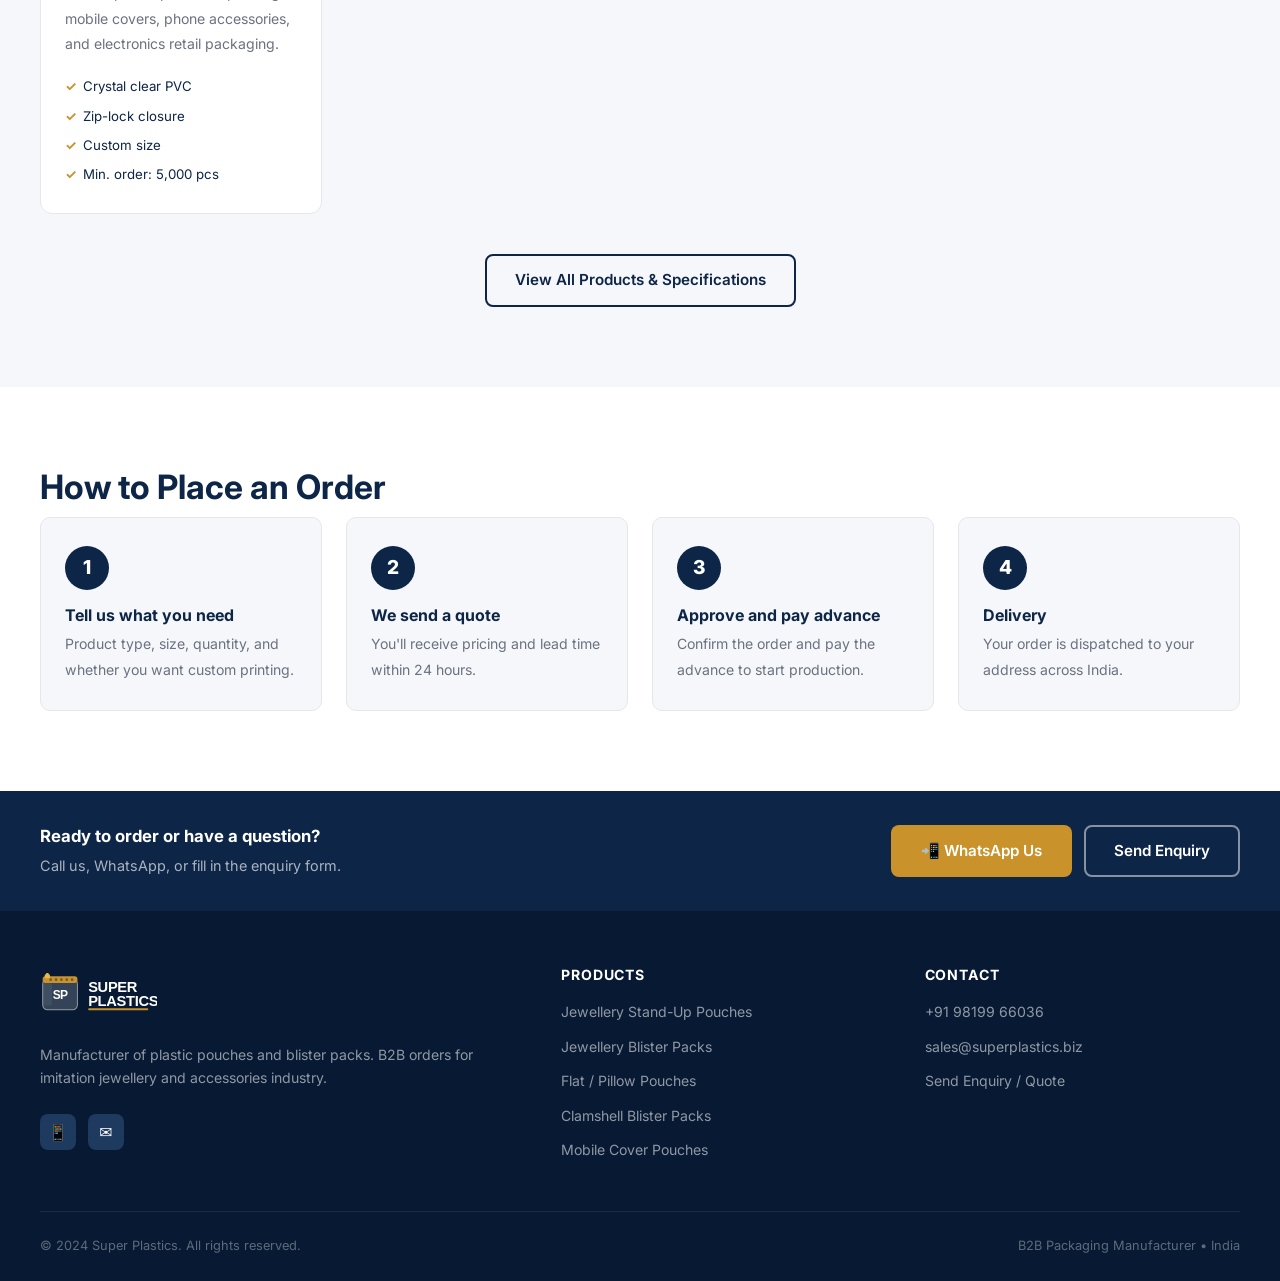
==== commit 92797bba: "add new details" ====
--- a/index.html
+++ b/index.html
@@ -13,7 +13,7 @@
 <body>
 
   <!-- ======= NAVBAR ======= -->
-  <nav class="navbar">
+  <nav class="navbar" aria-label="Main navigation">
     <a href="index.html" class="navbar-brand">
       <img src="static/logo-light.svg" alt="Super Plastics" class="navbar-logo-svg" />
     </a>
@@ -42,11 +42,11 @@
           <span class="hero-tag">&#128230; Small &amp; Bulk Orders</span>
         </div>
         <div class="hero-actions">
-          <a href="https://wa.me/918419980735?text=Hello%2C%20I%20am%20interested%20in%20your%20packaging%20products.%20Please%20share%20details." class="btn btn-primary" target="_blank" rel="noopener">Call / WhatsApp Us</a>
+          <a href="https://wa.me/919819966036?text=Hello%2C%20I%20am%20interested%20in%20your%20packaging%20products.%20Please%20share%20details." class="btn btn-primary" target="_blank" rel="noopener">Call / WhatsApp Us</a>
           <a href="products.html" class="btn btn-outline">See Our Products</a>
         </div>
         <div class="contact-quick">
-          <a href="tel:+918419980735">&#128222; +91 84199 80735</a>
+          <a href="tel:+919819966036">&#128222; +91 98199 66036</a>
           <a href="mailto:sales@superplastics.biz">&#9993; sales@superplastics.biz</a>
         </div>
       </div>
@@ -116,6 +116,20 @@
               <li>Clear PET plastic</li>
               <li>Custom shape / size</li>
               <li>Min. order: 2,000 pcs</li>
+            </ul>
+          </div>
+        </a>
+
+        <a href="products.html#mobile-pouch" class="showcase-card">
+          <img src="static/mobilepouch.png" alt="Mobile Cover Pouch" class="showcase-img" />
+          <div class="showcase-info">
+            <h3>Mobile Cover Pouch</h3>
+            <p>Clear zip-lock pouch for packing mobile covers, phone accessories, and electronics retail packaging.</p>
+            <ul class="feature-list">
+              <li>Crystal clear PVC</li>
+              <li>Zip-lock closure</li>
+              <li>Custom size</li>
+              <li>Min. order: 5,000 pcs</li>
             </ul>
           </div>
         </a>
@@ -165,7 +179,7 @@
         <span>Call us, WhatsApp, or fill in the enquiry form.</span>
       </div>
       <div class="contact-strip-actions">
-        <a href="https://wa.me/918419980735?text=Hello%2C%20I%20am%20interested%20in%20your%20packaging%20products.%20Please%20share%20details." class="btn btn-primary" target="_blank" rel="noopener">&#128242; WhatsApp Us</a>
+        <a href="https://wa.me/919819966036?text=Hello%2C%20I%20am%20interested%20in%20your%20packaging%20products.%20Please%20share%20details." class="btn btn-primary" target="_blank" rel="noopener">&#128242; WhatsApp Us</a>
         <a href="contact.html" class="btn btn-outline">Send Enquiry</a>
       </div>
     </div>
@@ -192,12 +206,13 @@
             <li><a href="products.html">Jewellery Blister Packs</a></li>
             <li><a href="products.html">Flat / Pillow Pouches</a></li>
             <li><a href="products.html">Clamshell Blister Packs</a></li>
+            <li><a href="products.html#mobile-pouch">Mobile Cover Pouches</a></li>
           </ul>
         </div>
         <div class="footer-col">
           <h4>Contact</h4>
           <ul>
-            <li><a href="tel:+918419980735">+91 84199 80735</a></li>
+            <li><a href="tel:+919819966036">+91 98199 66036</a></li>
             <li><a href="mailto:sales@superplastics.biz">sales@superplastics.biz</a></li>
             <li><a href="contact.html">Send Enquiry / Quote</a></li>
           </ul>
@@ -211,7 +226,7 @@
   </footer>
 
   <!-- WhatsApp Float -->
-  <a href="https://wa.me/918419980735?text=Hello%2C%20I%20am%20interested%20in%20your%20packaging%20products.%20Please%20share%20details." class="whatsapp-float" target="_blank" rel="noopener">
+  <a href="https://wa.me/919819966036?text=Hello%2C%20I%20am%20interested%20in%20your%20packaging%20products.%20Please%20share%20details." class="whatsapp-float" target="_blank" rel="noopener">
     <svg viewBox="0 0 32 32" fill="none" xmlns="http://www.w3.org/2000/svg">
       <path d="M16 2C8.268 2 2 8.268 2 16c0 2.468.67 4.78 1.836 6.77L2 30l7.436-1.814A13.94 13.94 0 0016 30c7.732 0 14-6.268 14-14S23.732 2 16 2z" fill="#fff"/>
       <path d="M16 4.5C9.649 4.5 4.5 9.649 4.5 16c0 2.163.584 4.19 1.603 5.927l.24.41-1.018 3.716 3.82-.999.396.234A11.47 11.47 0 0016 27.5c6.351 0 11.5-5.149 11.5-11.5S22.351 4.5 16 4.5z" fill="#25D366"/>
--- a/assets/css/style.css
+++ b/assets/css/style.css
@@ -628,6 +628,22 @@
 }
 .form-group textarea { resize: vertical; min-height: 110px; }
 
+.field-error {
+  display: none;
+  color: #c53030;
+  font-size: 0.78rem;
+  margin-top: 0.25rem;
+}
+.form-error-banner {
+  background: #fff5f5;
+  border: 1.5px solid #fc8181;
+  color: #c53030;
+  border-radius: var(--radius);
+  padding: 0.75rem 1rem;
+  font-size: 0.88rem;
+  font-weight: 500;
+  margin-bottom: 1rem;
+}
 .form-success {
   display: none;
   text-align: center;
@@ -1141,49 +1157,135 @@
 }
 
 /* =============================================
-   RESPONSIVE
+   RESPONSIVE — TABLET (max 900px)
    ============================================= */
 @media (max-width: 900px) {
-  .hero-content {
-    grid-template-columns: 1fr;
-    text-align: center;
-    gap: 2.5rem;
-  }
+  /* Old hero */
+  .hero-content { grid-template-columns: 1fr; text-align: center; gap: 2.5rem; }
   .hero-desc { max-width: 100%; }
   .hero-actions { justify-content: center; }
   .hero-visual { max-width: 420px; margin: 0 auto; }
-  .stats-bar-inner { grid-template-columns: repeat(2, 1fr); }
-  .contact-grid { grid-template-columns: 1fr; gap: 2.5rem; }
-  .footer-grid { grid-template-columns: 1fr 1fr; }
-  .simple-hero-inner { grid-template-columns: 1fr; }
-  .simple-hero { text-align: center; }
+
+  /* Simple hero */
+  .simple-hero-inner { grid-template-columns: 1fr; gap: 2rem; }
+  .simple-hero { text-align: center; padding: 6rem 1.5rem 3rem; }
+  .simple-hero-img { max-width: 480px; margin: 0 auto; }
+  .hero-product-img { max-height: 260px; }
   .contact-quick { justify-content: center; }
+  .hero-badges { justify-content: center; }
+  .hero-actions { justify-content: center; }
+
+  /* Stats */
+  .stats-bar-inner { grid-template-columns: repeat(2, 1fr); gap: 1.5rem; }
+
+  /* Products */
   .product-detail-card { grid-template-columns: 1fr; gap: 1.5rem; }
+  .product-showcase { grid-template-columns: repeat(2, 1fr); }
+
+  /* Contact */
+  .contact-grid { grid-template-columns: 1fr; gap: 2rem; }
   .contact-strip-inner { flex-direction: column; text-align: center; }
   .contact-strip-actions { justify-content: center; }
-}
-
+
+  /* Footer */
+  .footer-grid { grid-template-columns: 1fr 1fr; gap: 2rem; }
+
+  /* Steps */
+  .steps-grid { grid-template-columns: repeat(2, 1fr); }
+}
+
+/* =============================================
+   RESPONSIVE — MOBILE (max 600px)
+   ============================================= */
 @media (max-width: 600px) {
-  .navbar { padding: 0 1.25rem; }
+  /* Navbar */
+  .navbar { padding: 0 1rem; height: 64px; }
+  .navbar-logo-svg { height: 44px; }
   .nav-links { display: none; }
   .nav-links.open {
     display: flex;
     flex-direction: column;
     position: absolute;
-    top: 76px;
+    top: 64px;
     left: 0; right: 0;
     background: var(--navy-dark);
-    padding: 1rem 1.5rem 1.5rem;
-    gap: 0.25rem;
+    padding: 0.75rem 1rem 1.25rem;
+    gap: 0.1rem;
     border-top: 1px solid rgba(255,255,255,0.08);
+    box-shadow: 0 8px 24px rgba(0,0,0,0.3);
+    z-index: 999;
   }
-  .nav-links.open a { padding: 0.65rem 0.75rem; }
+  .nav-links.open li { width: 100%; }
+  .nav-links.open a { display: block; padding: 0.75rem 1rem; border-radius: 6px; font-size: 0.95rem; }
+  .nav-links.open .btn { margin-top: 0.5rem; text-align: center; justify-content: center; }
   .hamburger { display: flex; }
+
+  /* Hero */
+  .simple-hero { padding: 5.5rem 1rem 2.5rem; text-align: center; }
+  .simple-hero-inner { gap: 1.75rem; }
+  .simple-hero-text h1 { font-size: 1.75rem; }
+  .simple-hero-desc { font-size: 0.95rem; }
+  .hero-badges { justify-content: center; gap: 0.4rem; }
+  .hero-tag { font-size: 0.72rem; padding: 0.35rem 0.7rem; }
+  .hero-actions { flex-direction: column; align-items: center; gap: 0.75rem; }
+  .hero-actions .btn { width: 100%; justify-content: center; }
+  .contact-quick { flex-direction: column; align-items: center; gap: 0.6rem; }
+  .simple-hero-img { display: none; } /* hide on small phones — saves space */
+
+  /* Page hero */
+  .page-hero { padding: 5.5rem 1rem 2.5rem; }
+  .page-hero h1 { font-size: 1.6rem; }
+
+  /* Stats */
+  .stats-bar { padding: 1.5rem 1rem; }
+  .stats-bar-inner { grid-template-columns: repeat(2, 1fr); gap: 1rem; }
+  .stat-number { font-size: 1.7rem; }
+  .stat-label { font-size: 0.72rem; }
+
+  /* Sections */
+  .section { padding: 2.5rem 1rem; }
+  .section-header { margin-bottom: 2rem; }
+
+  /* Products showcase */
+  .product-showcase { grid-template-columns: 1fr; }
+  .showcase-card .showcase-img { height: 180px; }
+
+  /* Product detail */
+  .product-detail-card { gap: 1rem; }
+  .product-main-img { height: 220px; }
+  .photo-thumb-row { grid-template-columns: repeat(3, 1fr); gap: 0.4rem; }
+  .product-thumb-img { height: 65px; }
+  .product-detail-info h2 { font-size: 1.3rem; }
+  .spec-table { font-size: 0.82rem; }
+  .spec-table th, .spec-table td { padding: 0.5rem 0.6rem; }
+
+  /* Steps */
+  .steps-grid { grid-template-columns: 1fr; gap: 1rem; }
+  .step-card { padding: 1.25rem; }
+
+  /* Contact strip */
+  .contact-strip { padding: 1.5rem 1rem; }
+  .contact-strip-inner { gap: 1rem; }
+  .contact-strip-actions { flex-direction: column; width: 100%; }
+  .contact-strip-actions .btn { width: 100%; justify-content: center; }
+
+  /* Contact form */
   .form-row { grid-template-columns: 1fr; }
-  .stats-bar-inner { grid-template-columns: repeat(2, 1fr); }
-  .footer-grid { grid-template-columns: 1fr; gap: 2rem; }
-  .footer-bottom { flex-direction: column; text-align: center; }
-  .section { padding: 3.5rem 1.25rem; }
-  .photo-thumb-row { grid-template-columns: repeat(3, 1fr); }
-  .simple-hero { padding: 6rem 1.25rem 3rem; }
-}
+  .quote-form { padding: 1.5rem 1rem; }
+
+  /* Industries */
+  .industries-grid { grid-template-columns: repeat(2, 1fr); }
+
+  /* Why us */
+  .why-us-grid { grid-template-columns: 1fr; gap: 1.25rem; }
+
+  /* CTA banner */
+  .cta-banner { padding: 3rem 1rem; }
+  .cta-banner-actions { flex-direction: column; align-items: center; }
+  .cta-banner-actions .btn { width: 100%; justify-content: center; }
+
+  /* Footer */
+  .footer { padding: 2.5rem 1rem 1.25rem; }
+  .footer-grid { grid-template-columns: 1fr; gap: 1.75rem; }
+  .footer-bottom { flex-direction: column; text-align: center; gap: 0.35rem; }
+}
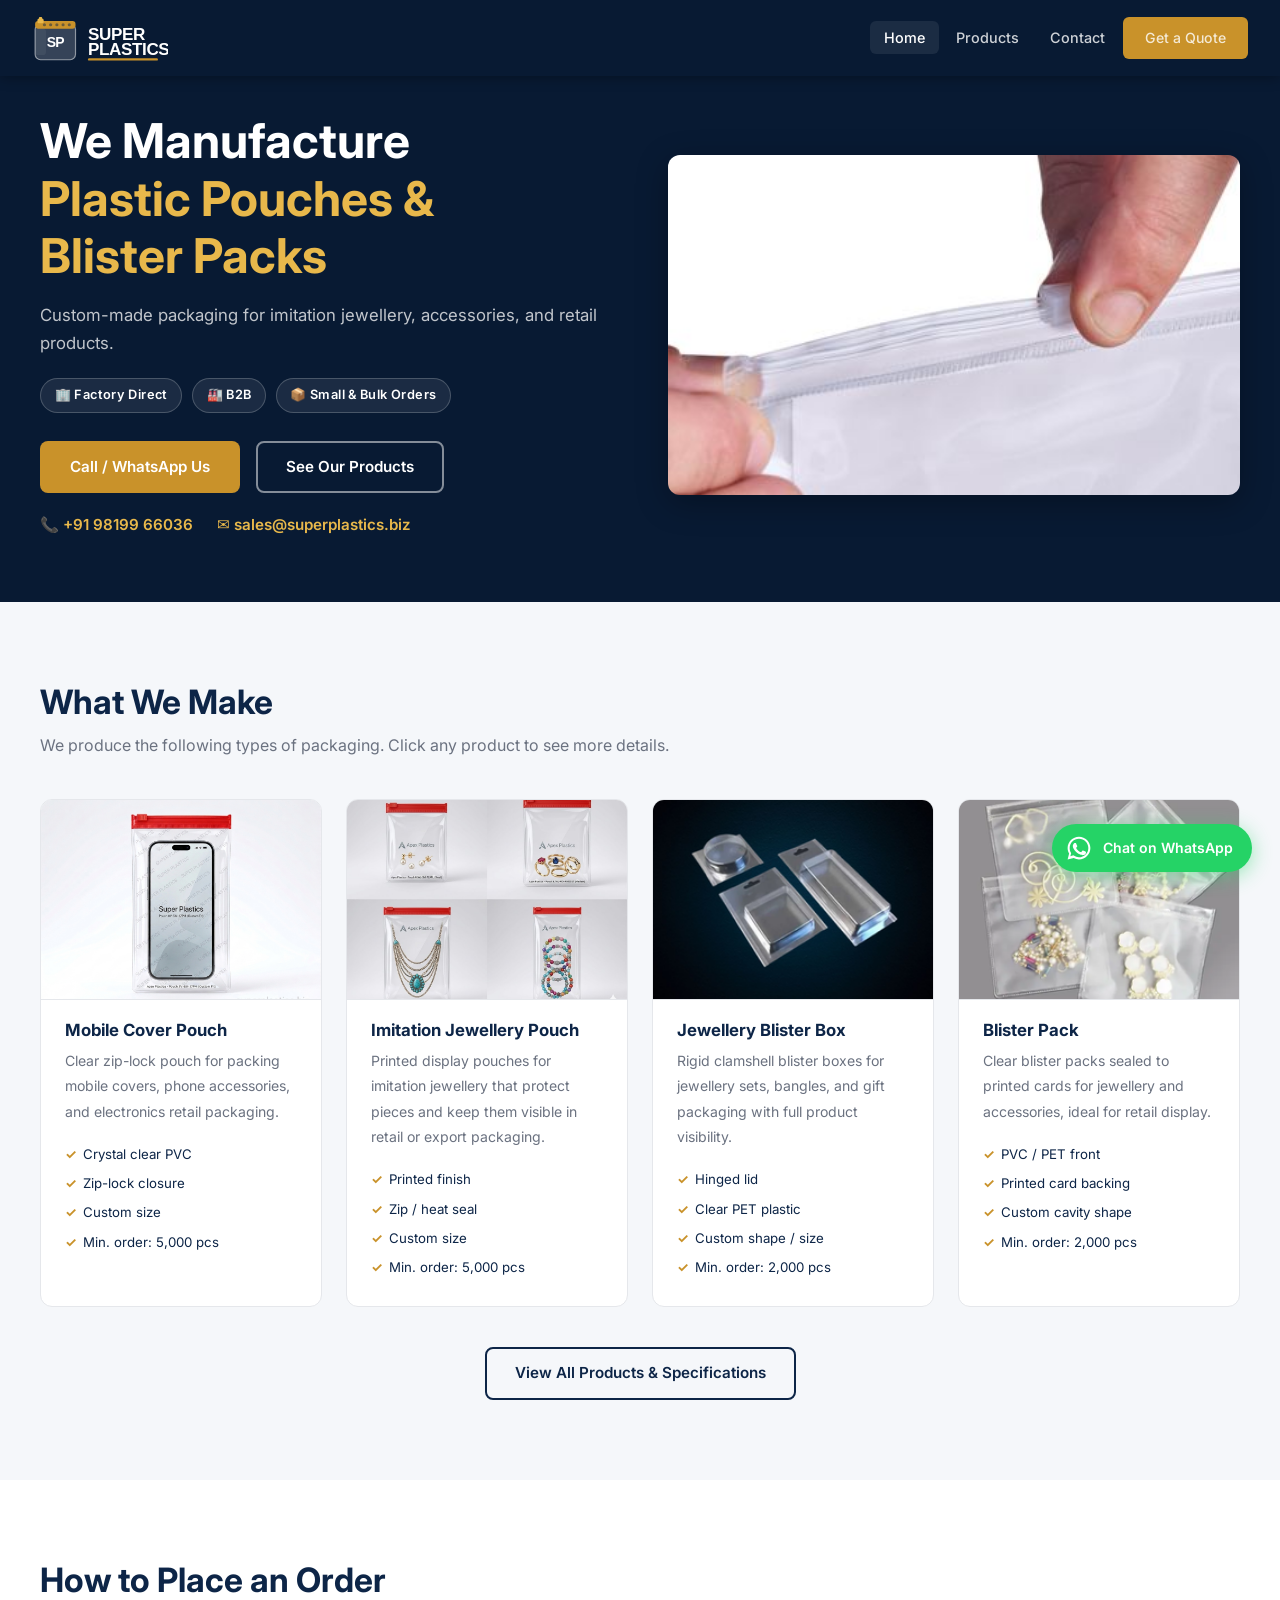
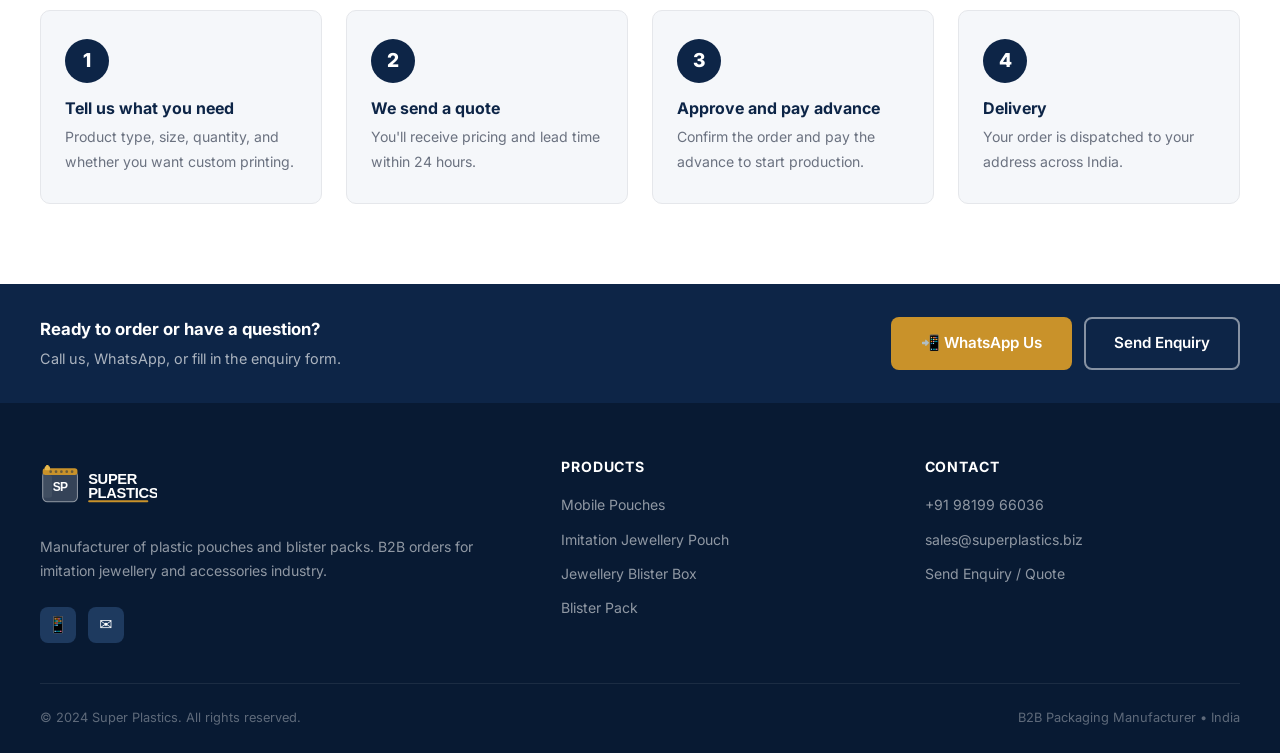
==== commit 41c48c32: "fixed the catalog" ====
--- a/index.html
+++ b/index.html
@@ -64,53 +64,39 @@
 
       <div class="product-showcase">
 
-        <a href="products.html#jewellery-pouch" class="showcase-card">
-          <img src="static/pouch-jewellery-set.png" alt="Jewellery Stand-Up Pouch" class="showcase-img" />
-          <div class="showcase-info">
-            <h3>Jewellery Stand-Up Pouch</h3>
-            <p>Plastic pouch with zip lock. Used for packing earrings, rings, bangles, and sets. Custom printed with your brand name.</p>
-            <ul class="feature-list">
-              <li>Zip lock closure</li>
-              <li>Matte or glossy finish</li>
-              <li>Custom size and print</li>
+        <a href="products.html#mobile-pouches" class="showcase-card">
+          <img src="static/mobilepouch.png" alt="Mobile Cover Pouch" class="showcase-img" />
+          <div class="showcase-info">
+            <h3>Mobile Cover Pouch</h3>
+            <p>Clear zip-lock pouch for packing mobile covers, phone accessories, and electronics retail packaging.</p>
+            <ul class="feature-list">
+              <li>Crystal clear PVC</li>
+              <li>Zip-lock closure</li>
+              <li>Custom size</li>
               <li>Min. order: 5,000 pcs</li>
             </ul>
           </div>
         </a>
 
-        <a href="products.html#jewellery-blister" class="showcase-card">
-          <img src="static/blister-types.png" alt="Jewellery Blister Pack" class="showcase-img" />
-          <div class="showcase-info">
-            <h3>Jewellery Blister Pack</h3>
-            <p>Plastic blister with card backing. Used for earrings, pendants, rings in retail shops. Clear plastic front, printed card back.</p>
-            <ul class="feature-list">
-              <li>Clear PVC / PET front</li>
-              <li>Printed card backing</li>
-              <li>Custom cavity shape</li>
-              <li>Min. order: 2,000 pcs</li>
-            </ul>
-          </div>
-        </a>
-
-        <a href="products.html#flat-pouch" class="showcase-card">
-          <img src="static/pouch-frosted.png" alt="Flat Pillow Pouch" class="showcase-img" />
-          <div class="showcase-info">
-            <h3>Flat / Pillow Pouch</h3>
-            <p>Simple flat sealed pouch. Suitable for small accessories, hair pins, clips, and similar items. Available with or without print.</p>
-            <ul class="feature-list">
-              <li>Heat sealed</li>
-              <li>Plain or printed</li>
-              <li>Multiple sizes</li>
-              <li>Min. order: 10,000 pcs</li>
-            </ul>
-          </div>
-        </a>
-
-        <a href="products.html#clamshell" class="showcase-card">
-          <img src="static/blister-clamshell.png" alt="Clamshell Blister Pack" class="showcase-img" />
-          <div class="showcase-info">
-            <h3>Clamshell Blister Pack</h3>
-            <p>Hinged plastic box — opens and closes. Used for bangles, necklace sets, and gift items in retail display.</p>
+        <a href="products.html#imitation-jewellery-pouch" class="showcase-card">
+          <img src="static/imitation_jewellery.png" alt="Imitation Jewellery Pouch" class="showcase-img" />
+          <div class="showcase-info">
+            <h3>Imitation Jewellery Pouch</h3>
+            <p>Printed display pouches for imitation jewellery that protect pieces and keep them visible in retail or export packaging.</p>
+            <ul class="feature-list">
+              <li>Printed finish</li>
+              <li>Zip / heat seal</li>
+              <li>Custom size</li>
+              <li>Min. order: 5,000 pcs</li>
+            </ul>
+          </div>
+        </a>
+
+        <a href="products.html#jewellery-blister-box" class="showcase-card">
+          <img src="static/blister-clamshell.png" alt="Jewellery Blister Box" class="showcase-img" />
+          <div class="showcase-info">
+            <h3>Jewellery Blister Box</h3>
+            <p>Rigid clamshell blister boxes for jewellery sets, bangles, and gift packaging with full product visibility.</p>
             <ul class="feature-list">
               <li>Hinged lid</li>
               <li>Clear PET plastic</li>
@@ -120,16 +106,16 @@
           </div>
         </a>
 
-        <a href="products.html#mobile-pouch" class="showcase-card">
-          <img src="static/mobilepouch.png" alt="Mobile Cover Pouch" class="showcase-img" />
-          <div class="showcase-info">
-            <h3>Mobile Cover Pouch</h3>
-            <p>Clear zip-lock pouch for packing mobile covers, phone accessories, and electronics retail packaging.</p>
-            <ul class="feature-list">
-              <li>Crystal clear PVC</li>
-              <li>Zip-lock closure</li>
-              <li>Custom size</li>
-              <li>Min. order: 5,000 pcs</li>
+        <a href="products.html#blister-pack" class="showcase-card">
+          <img src="static/blister-types.png" alt="Blister Pack" class="showcase-img" />
+          <div class="showcase-info">
+            <h3>Blister Pack</h3>
+            <p>Clear blister packs sealed to printed cards for jewellery and accessories, ideal for retail display.</p>
+            <ul class="feature-list">
+              <li>PVC / PET front</li>
+              <li>Printed card backing</li>
+              <li>Custom cavity shape</li>
+              <li>Min. order: 2,000 pcs</li>
             </ul>
           </div>
         </a>
@@ -202,11 +188,10 @@
         <div class="footer-col">
           <h4>Products</h4>
           <ul>
-            <li><a href="products.html">Jewellery Stand-Up Pouches</a></li>
-            <li><a href="products.html">Jewellery Blister Packs</a></li>
-            <li><a href="products.html">Flat / Pillow Pouches</a></li>
-            <li><a href="products.html">Clamshell Blister Packs</a></li>
-            <li><a href="products.html#mobile-pouch">Mobile Cover Pouches</a></li>
+            <li><a href="products.html#mobile-pouches">Mobile Pouches</a></li>
+            <li><a href="products.html#imitation-jewellery-pouch">Imitation Jewellery Pouch</a></li>
+            <li><a href="products.html#jewellery-blister-box">Jewellery Blister Box</a></li>
+            <li><a href="products.html#blister-pack">Blister Pack</a></li>
           </ul>
         </div>
         <div class="footer-col">
--- a/assets/css/style.css
+++ b/assets/css/style.css
@@ -343,8 +343,13 @@
    ============================================= */
 .products-grid {
   display: grid;
-  grid-template-columns: repeat(auto-fit, minmax(280px, 1fr));
+  grid-template-columns: repeat(2, minmax(0, 1fr));
   gap: 1.75rem;
+}
+@media (max-width: 820px) {
+  .products-grid {
+    grid-template-columns: 1fr;
+  }
 }
 .product-card {
   background: var(--white);
@@ -381,6 +386,11 @@
   flex: 1;
   display: flex;
   flex-direction: column;
+}
+.product-card-img img {
+  width: 100%;
+  height: 100%;
+  object-fit: cover;
 }
 .product-card-tag {
   display: inline-block;
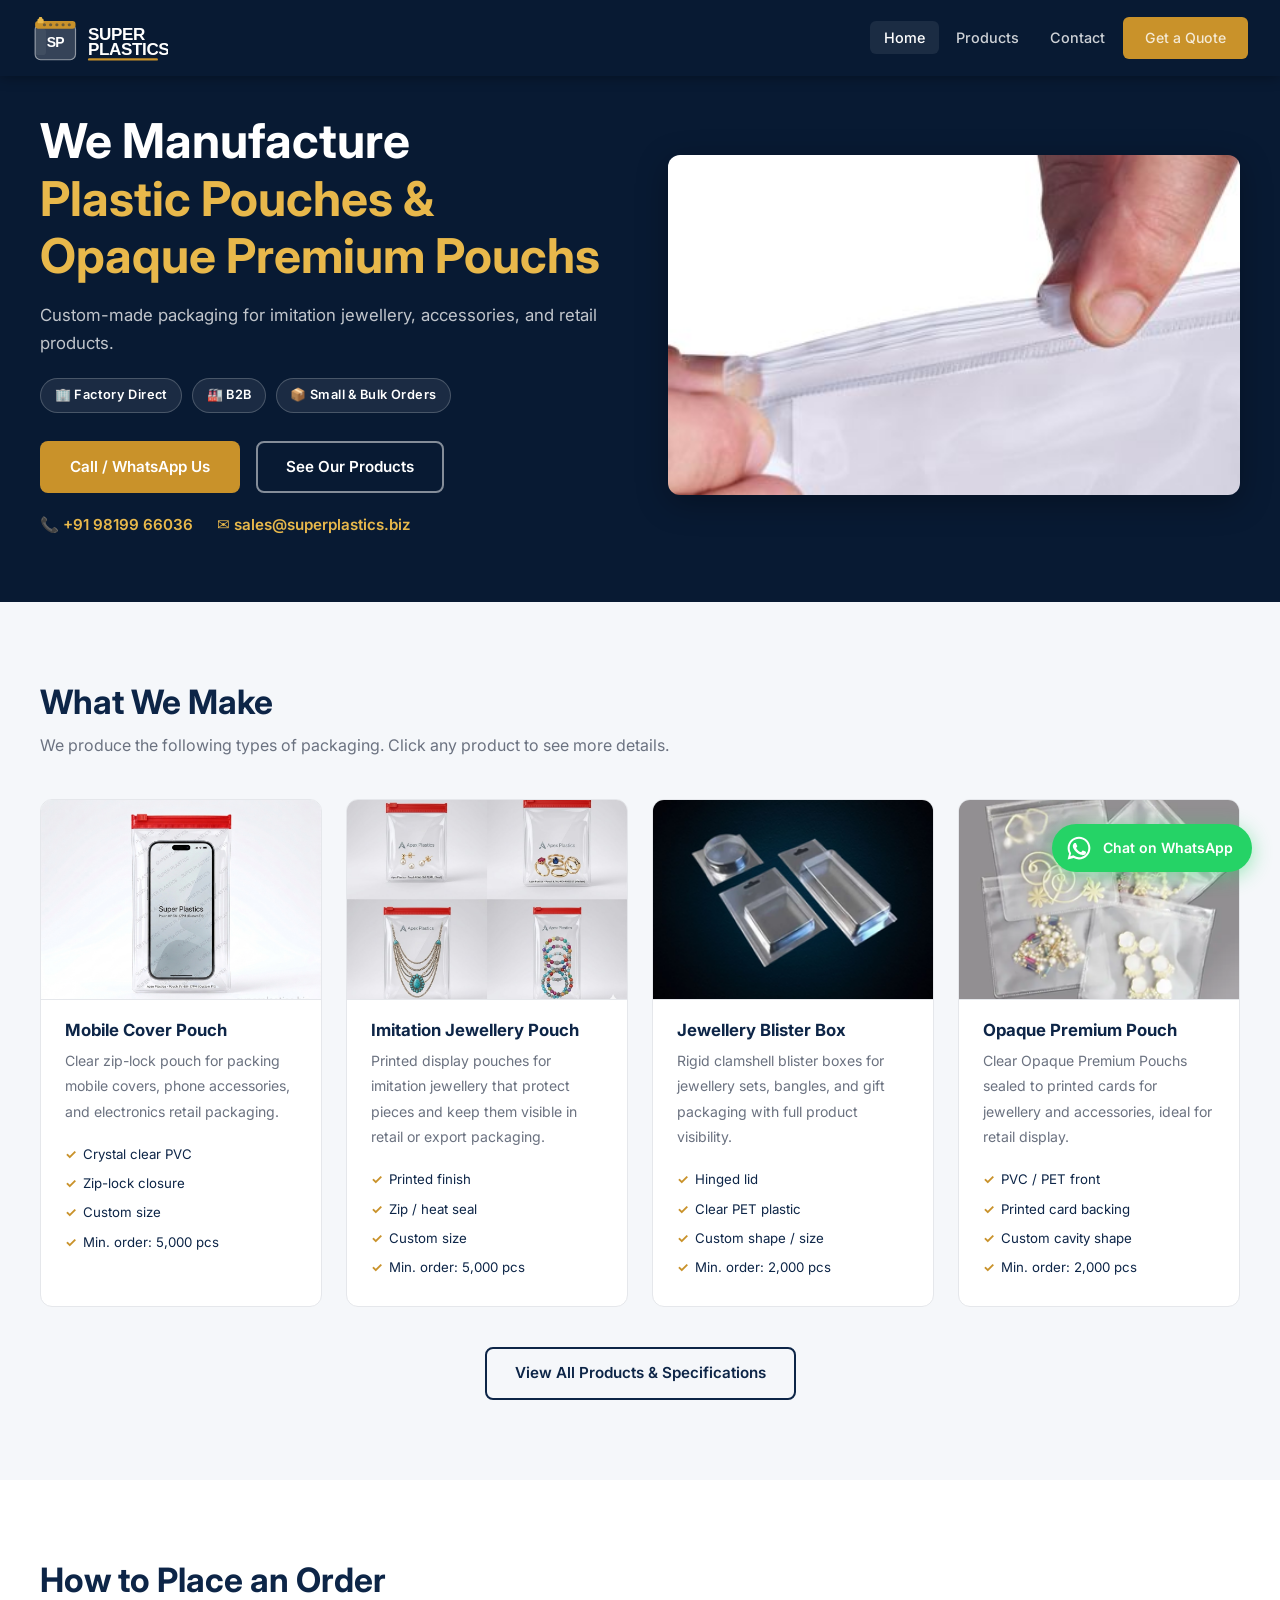
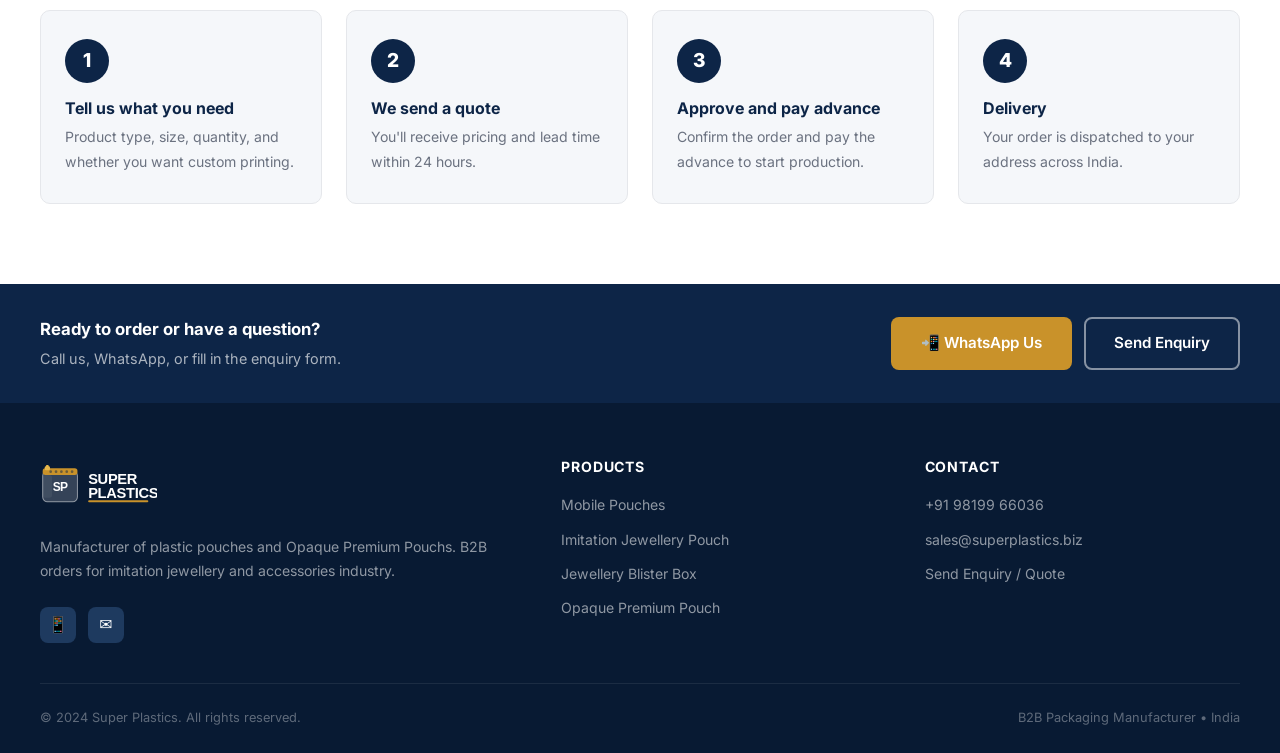
==== commit 7fa00d86: "fix details" ====
--- a/index.html
+++ b/index.html
@@ -3,8 +3,8 @@
 <head>
   <meta charset="UTF-8" />
   <meta name="viewport" content="width=device-width, initial-scale=1.0" />
-  <title>Super Plastics — Plastic Pouch &amp; Blister Pack Manufacturer</title>
-  <meta name="description" content="Manufacturer of plastic pouches and blister packs for imitation jewellery. B2B orders. Based in India." />
+  <title>Super Plastics — Plastic Pouch &amp; Opaque Premium Pouch Manufacturer</title>
+  <meta name="description" content="Manufacturer of plastic pouches and Opaque Premium Pouchs for imitation jewellery. B2B orders. Based in India." />
   <link rel="preconnect" href="https://fonts.googleapis.com" />
   <link rel="preconnect" href="https://fonts.gstatic.com" crossorigin />
   <link href="https://fonts.googleapis.com/css2?family=Inter:wght@400;500;600;700;800&display=swap" rel="stylesheet" />
@@ -32,7 +32,7 @@
   <section class="simple-hero">
     <div class="simple-hero-inner">
       <div class="simple-hero-text">
-        <h1>We Manufacture<br/><span>Plastic Pouches &amp;<br/>Blister Packs</span></h1>
+        <h1>We Manufacture<br/><span>Plastic Pouches &amp;<br/>Opaque Premium Pouchs</span></h1>
         <p class="simple-hero-desc">
           Custom-made packaging for imitation jewellery, accessories, and retail products.
         </p>
@@ -107,10 +107,10 @@
         </a>
 
         <a href="products.html#blister-pack" class="showcase-card">
-          <img src="static/blister-types.png" alt="Blister Pack" class="showcase-img" />
-          <div class="showcase-info">
-            <h3>Blister Pack</h3>
-            <p>Clear blister packs sealed to printed cards for jewellery and accessories, ideal for retail display.</p>
+          <img src="static/blister-types.png" alt="Opaque Premium Pouch" class="showcase-img" />
+          <div class="showcase-info">
+            <h3>Opaque Premium Pouch</h3>
+            <p>Clear Opaque Premium Pouchs sealed to printed cards for jewellery and accessories, ideal for retail display.</p>
             <ul class="feature-list">
               <li>PVC / PET front</li>
               <li>Printed card backing</li>
@@ -179,7 +179,7 @@
           <a href="index.html" style="display:inline-flex; margin-bottom:0.75rem;">
             <img src="static/logo-light.svg" alt="Super Plastics" style="height:48px;" />
           </a>
-          <p>Manufacturer of plastic pouches and blister packs. B2B orders for imitation jewellery and accessories industry.</p>
+          <p>Manufacturer of plastic pouches and Opaque Premium Pouchs. B2B orders for imitation jewellery and accessories industry.</p>
           <div class="footer-social">
             <a href="#" title="WhatsApp">&#128241;</a>
             <a href="mailto:sales@superplastics.biz" title="Email">&#9993;</a>
@@ -191,7 +191,7 @@
             <li><a href="products.html#mobile-pouches">Mobile Pouches</a></li>
             <li><a href="products.html#imitation-jewellery-pouch">Imitation Jewellery Pouch</a></li>
             <li><a href="products.html#jewellery-blister-box">Jewellery Blister Box</a></li>
-            <li><a href="products.html#blister-pack">Blister Pack</a></li>
+            <li><a href="products.html#blister-pack">Opaque Premium Pouch</a></li>
           </ul>
         </div>
         <div class="footer-col">
